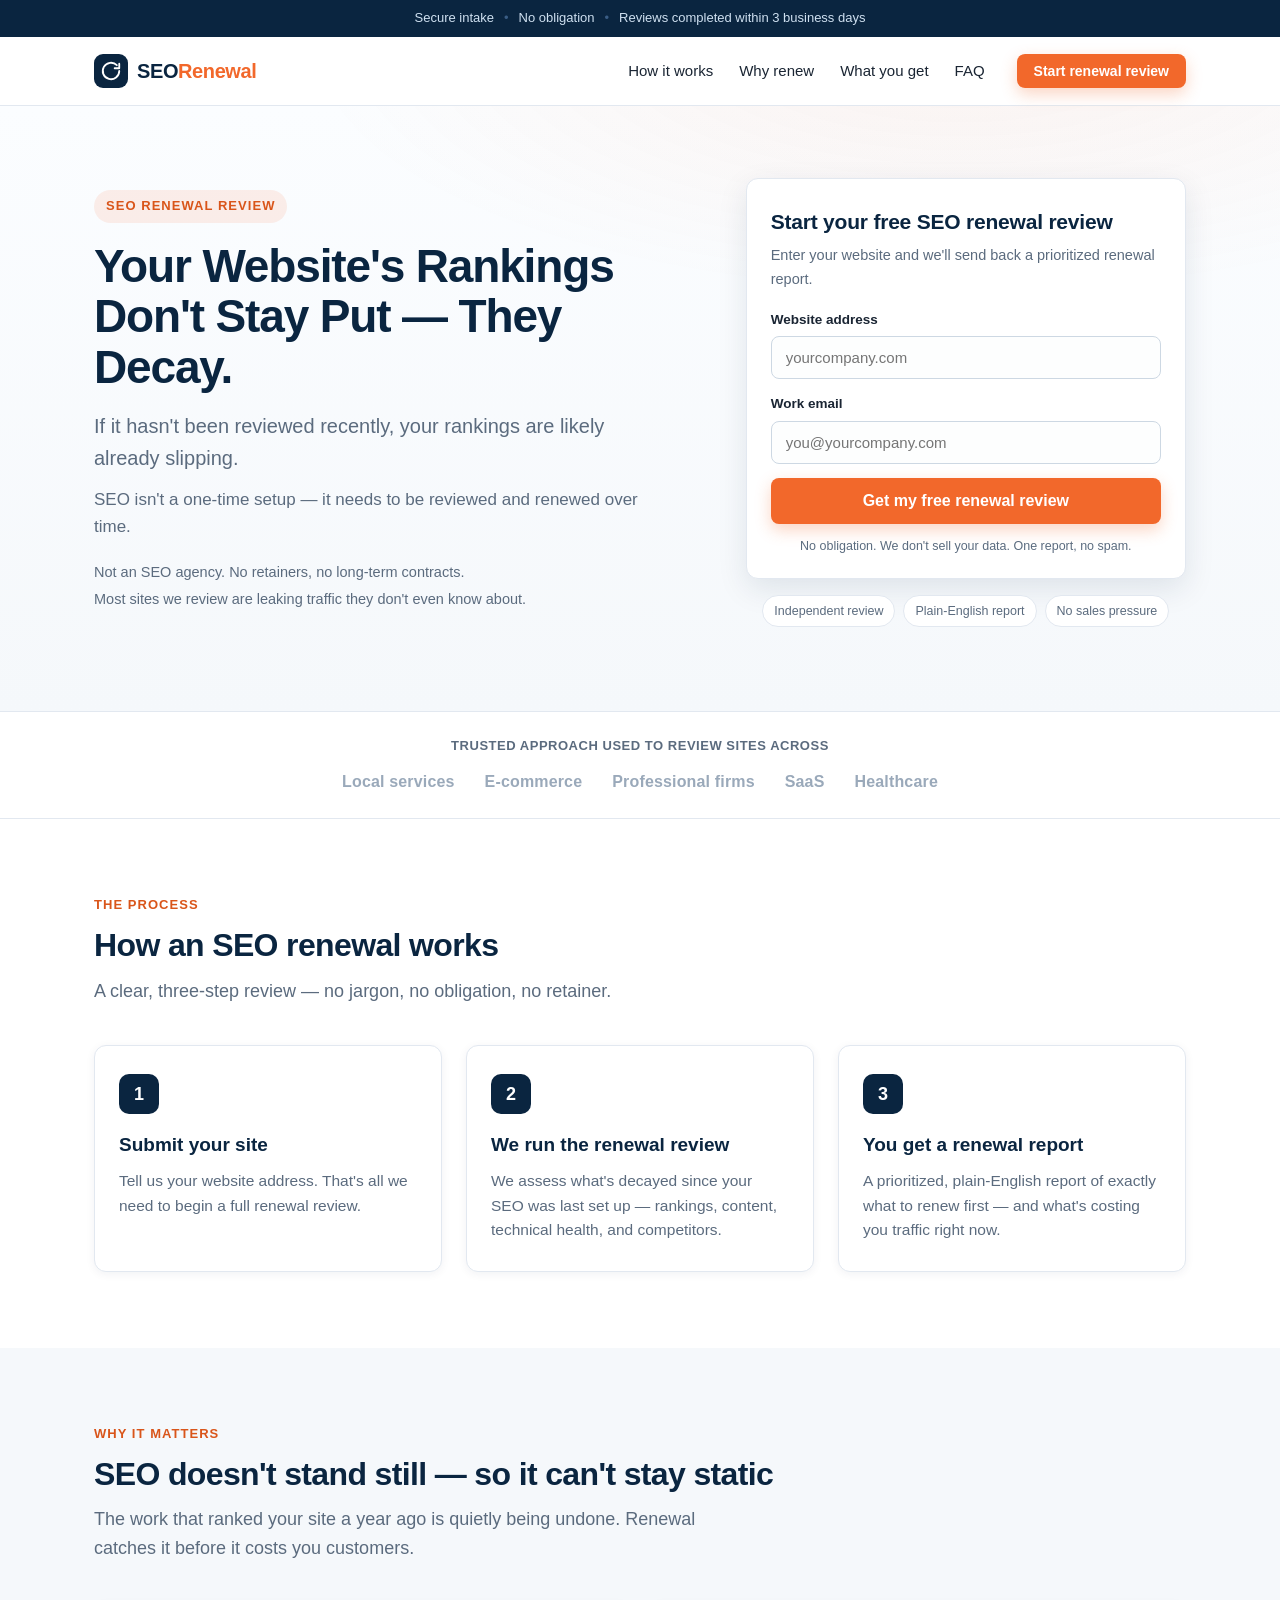
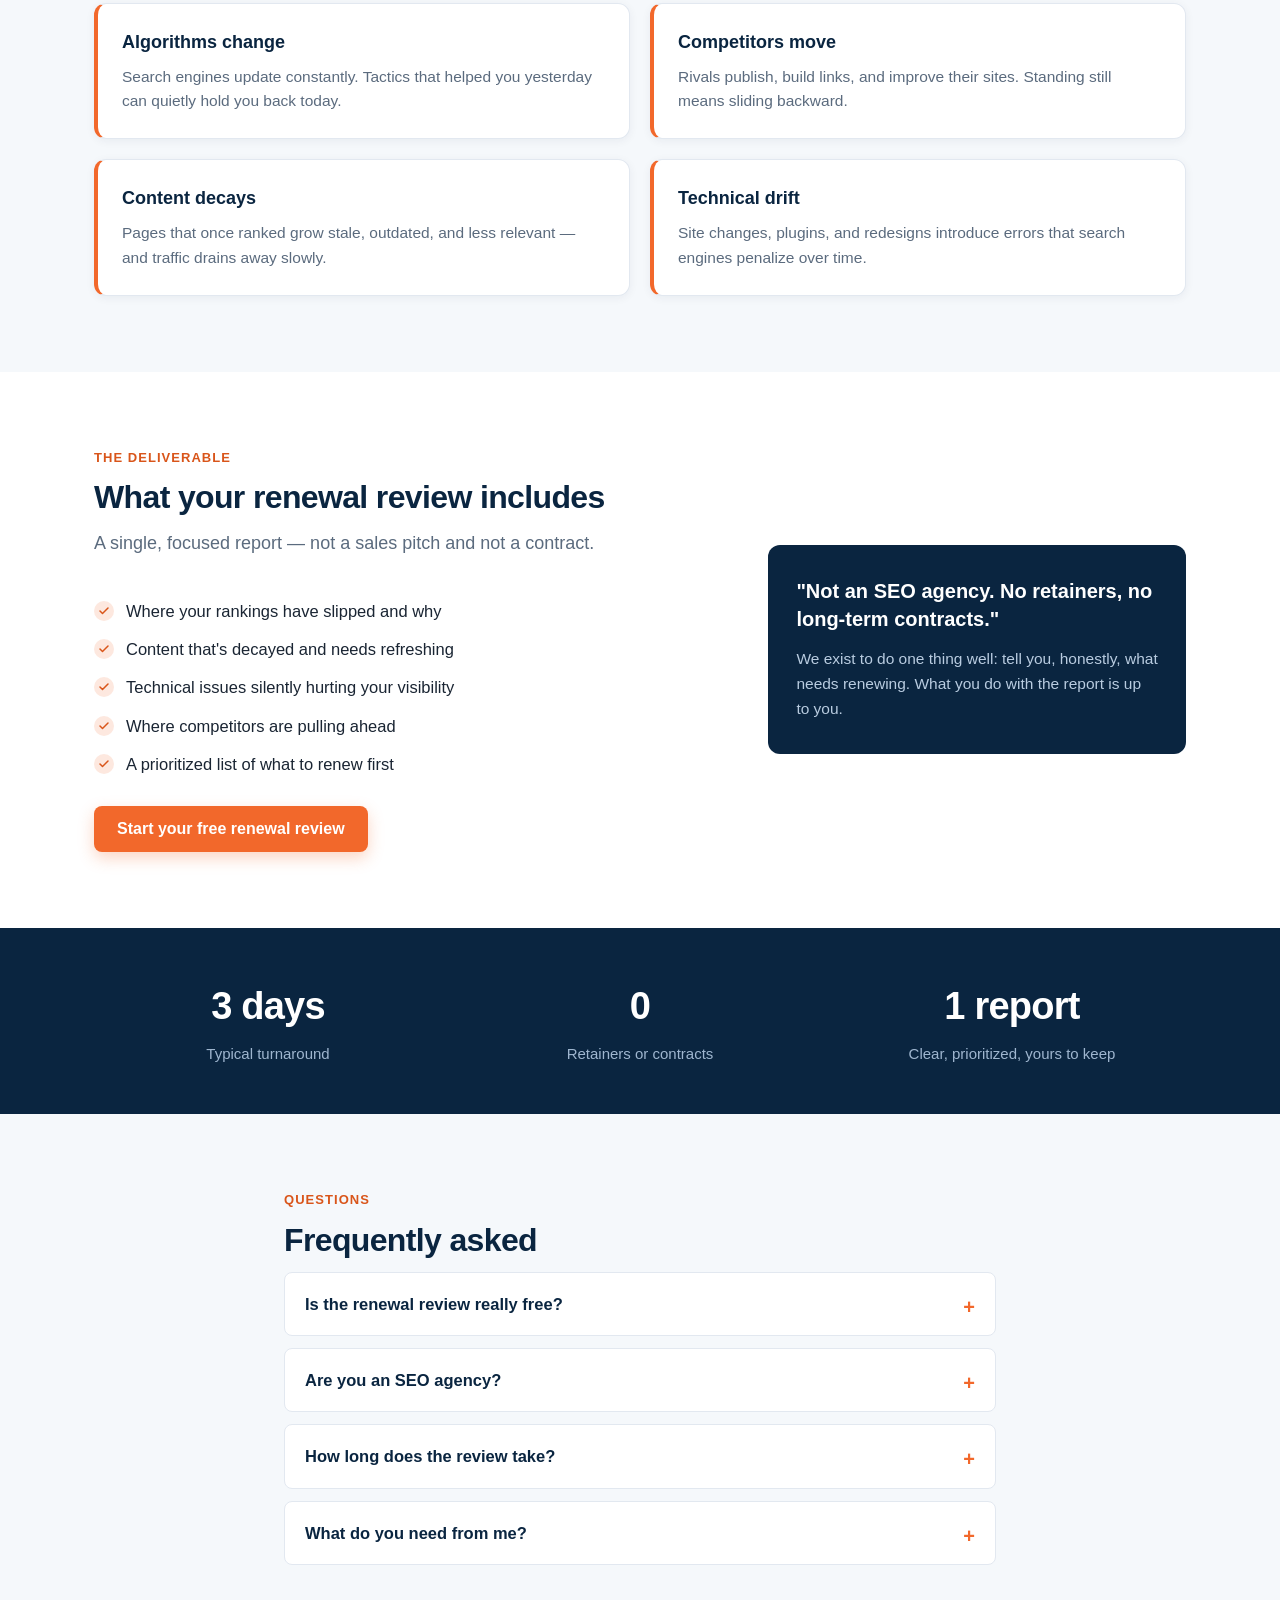
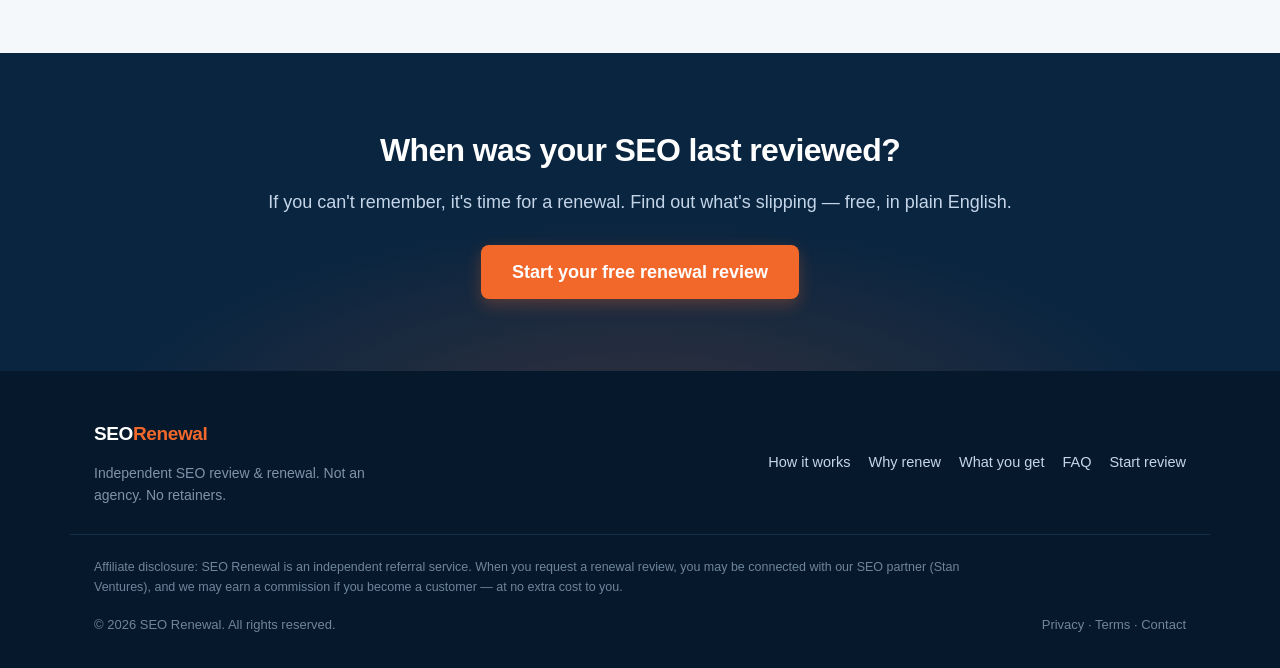
==== index.html @ 2bb99aee "Add files via upload" ====
<!DOCTYPE html>
<html lang="en">
<head>
  <meta charset="UTF-8" />
  <meta name="viewport" content="width=device-width, initial-scale=1.0" />
  <title>SEO Renewal — Official SEO Review &amp; Renewal Service</title>
  <meta name="description" content="SEO isn't a one-time setup. Get a free, no-obligation SEO renewal review and find out where your website is quietly losing rankings." />
  <link rel="preconnect" href="https://fonts.googleapis.com" />
  <link rel="stylesheet" href="styles.css" />
</head>
<body>

  <!-- Official utility bar -->
  <div class="utility-bar">
    <div class="container utility-bar__inner">
      <span class="utility-bar__item">Secure intake</span>
      <span class="utility-bar__dot">•</span>
      <span class="utility-bar__item">No obligation</span>
      <span class="utility-bar__dot">•</span>
      <span class="utility-bar__item">Reviews completed within 3 business days</span>
    </div>
  </div>

  <!-- Header / Nav -->
  <header class="site-header">
    <div class="container site-header__inner">
      <a href="https://my.stanventures.com/r/4JH00?p=/managed-seo-services&utm_source=seo-renewal&utm_campaign=affiliate" rel="sponsored" class="brand" aria-label="SEO Renewal home">
        <span class="brand__mark" aria-hidden="true">
          <svg viewBox="0 0 24 24" width="22" height="22" fill="none" xmlns="http://www.w3.org/2000/svg">
            <path d="M21 12a9 9 0 1 1-2.64-6.36" stroke="currentColor" stroke-width="2" stroke-linecap="round"/>
            <path d="M21 4v5h-5" stroke="currentColor" stroke-width="2" stroke-linecap="round" stroke-linejoin="round"/>
          </svg>
        </span>
        <span class="brand__text">SEO<span class="brand__accent">Renewal</span></span>
      </a>
      <nav class="nav" aria-label="Primary">
        <a href="https://my.stanventures.com/r/4JH00?p=/managed-seo-services&utm_source=seo-renewal&utm_campaign=affiliate" rel="sponsored">How it works</a>
        <a href="https://my.stanventures.com/r/4JH00?p=/managed-seo-services&utm_source=seo-renewal&utm_campaign=affiliate" rel="sponsored">Why renew</a>
        <a href="https://my.stanventures.com/r/4JH00?p=/managed-seo-services&utm_source=seo-renewal&utm_campaign=affiliate" rel="sponsored">What you get</a>
        <a href="https://my.stanventures.com/r/4JH00?p=/managed-seo-services&utm_source=seo-renewal&utm_campaign=affiliate" rel="sponsored">FAQ</a>
      </nav>
      <a href="https://my.stanventures.com/r/4JH00?p=/managed-seo-services&utm_source=seo-renewal&utm_campaign=affiliate" rel="sponsored" class="btn btn--sm btn--primary nav__cta">Start renewal review</a>
    </div>
  </header>

  <!-- Hero -->
  <section class="hero">
    <div class="container hero__inner">
      <div class="hero__copy">
        <p class="hero__eyebrow">SEO Renewal Review</p>

        <!-- MAIN HEADLINE (do not change text/size per SOW) -->
        <h1 class="hero__headline">Your Website's Rankings Don't Stay Put&nbsp;— They Decay.</h1>

        <!-- SUBHEADLINE (exact SOW text — do not change) -->
        <p class="hero__subheadline">If it hasn't been reviewed recently, your rankings are likely already slipping.</p>

        <!-- CONCEPT BRIDGE LINE (exact SOW text, inserted below subheadline, above trust lines) -->
        <p class="hero__bridge">SEO isn't a one-time setup — it needs to be reviewed and renewed over time.</p>

        <!-- TRUST INDICATORS (below bridge line) -->
        <p class="hero__trust">Not an SEO agency. No retainers, no long-term contracts.</p>
        <p class="hero__trust">Most sites we review are leaking traffic they don't even know about.</p>
      </div>

      <!-- Intake form (do not move per SOW) -->
      <div class="hero__form" id="renewal-review">
        <form class="review-card" id="renewalForm" novalidate>
          <div class="review-card__header">
            <h2 class="review-card__title">Start your free SEO renewal review</h2>
            <p class="review-card__sub">Enter your website and we'll send back a prioritized renewal report.</p>
          </div>

          <label class="field">
            <span class="field__label">Website address</span>
            <input type="url" name="website" inputmode="url" placeholder="yourcompany.com" required />
          </label>

          <label class="field">
            <span class="field__label">Work email</span>
            <input type="email" name="email" placeholder="you@yourcompany.com" required />
          </label>

          <button type="submit" class="btn btn--primary btn--block">Get my free renewal review</button>

          <p class="review-card__fineprint">No obligation. We don't sell your data. One report, no spam.</p>

          <div class="review-card__success" id="formSuccess" hidden>
            <strong>Got it — taking you to your free renewal review…</strong>
            If you're not redirected, <a id="formFallback" href="https://my.stanventures.com/r/4JH00?p=/managed-seo-services&utm_source=seo-renewal&utm_campaign=affiliate" rel="sponsored noopener">click here to continue</a>.
          </div>
        </form>

        <ul class="trust-badges" aria-label="Assurances">
          <li>Independent review</li>
          <li>Plain-English report</li>
          <li>No sales pressure</li>
        </ul>
      </div>
    </div>
  </section>

  <!-- Logo / credibility strip -->
  <section class="credstrip">
    <div class="container credstrip__inner">
      <p class="credstrip__label">Trusted approach used to review sites across</p>
      <ul class="credstrip__list">
        <li>Local services</li>
        <li>E-commerce</li>
        <li>Professional firms</li>
        <li>SaaS</li>
        <li>Healthcare</li>
      </ul>
    </div>
  </section>

  <!-- How it works -->
  <section class="section" id="how-it-works">
    <div class="container">
      <p class="section__eyebrow">The process</p>
      <h2 class="section__title">How an SEO renewal works</h2>
      <p class="section__lead">A clear, three-step review — no jargon, no obligation, no retainer.</p>

      <div class="steps">
        <div class="step">
          <div class="step__num">1</div>
          <h3 class="step__title">Submit your site</h3>
          <p class="step__text">Tell us your website address. That's all we need to begin a full renewal review.</p>
        </div>
        <div class="step">
          <div class="step__num">2</div>
          <h3 class="step__title">We run the renewal review</h3>
          <p class="step__text">We assess what's decayed since your SEO was last set up — rankings, content, technical health, and competitors.</p>
        </div>
        <div class="step">
          <div class="step__num">3</div>
          <h3 class="step__title">You get a renewal report</h3>
          <p class="step__text">A prioritized, plain-English report of exactly what to renew first — and what's costing you traffic right now.</p>
        </div>
      </div>
    </div>
  </section>

  <!-- Why renew -->
  <section class="section section--alt" id="why-renew">
    <div class="container">
      <p class="section__eyebrow">Why it matters</p>
      <h2 class="section__title">SEO doesn't stand still — so it can't stay static</h2>
      <p class="section__lead">The work that ranked your site a year ago is quietly being undone. Renewal catches it before it costs you customers.</p>

      <div class="cards">
        <div class="card">
          <h3 class="card__title">Algorithms change</h3>
          <p class="card__text">Search engines update constantly. Tactics that helped you yesterday can quietly hold you back today.</p>
        </div>
        <div class="card">
          <h3 class="card__title">Competitors move</h3>
          <p class="card__text">Rivals publish, build links, and improve their sites. Standing still means sliding backward.</p>
        </div>
        <div class="card">
          <h3 class="card__title">Content decays</h3>
          <p class="card__text">Pages that once ranked grow stale, outdated, and less relevant — and traffic drains away slowly.</p>
        </div>
        <div class="card">
          <h3 class="card__title">Technical drift</h3>
          <p class="card__text">Site changes, plugins, and redesigns introduce errors that search engines penalize over time.</p>
        </div>
      </div>
    </div>
  </section>

  <!-- What you get -->
  <section class="section" id="what-you-get">
    <div class="container whatyouget">
      <div class="whatyouget__copy">
        <p class="section__eyebrow">The deliverable</p>
        <h2 class="section__title">What your renewal review includes</h2>
        <p class="section__lead">A single, focused report — not a sales pitch and not a contract.</p>
        <ul class="checklist">
          <li>Where your rankings have slipped and why</li>
          <li>Content that's decayed and needs refreshing</li>
          <li>Technical issues silently hurting your visibility</li>
          <li>Where competitors are pulling ahead</li>
          <li>A prioritized list of what to renew first</li>
        </ul>
        <a href="https://my.stanventures.com/r/4JH00?p=/managed-seo-services&utm_source=seo-renewal&utm_campaign=affiliate" rel="sponsored" class="btn btn--primary">Start your free renewal review</a>
      </div>
      <aside class="whatyouget__panel" aria-label="Positioning">
        <p class="panel__quote">"Not an SEO agency. No retainers, no long-term contracts."</p>
        <p class="panel__text">We exist to do one thing well: tell you, honestly, what needs renewing. What you do with the report is up to you.</p>
      </aside>
    </div>
  </section>

  <!-- Stats band -->
  <section class="statband">
    <div class="container statband__inner">
      <div class="stat">
        <span class="stat__num">3 days</span>
        <span class="stat__label">Typical turnaround</span>
      </div>
      <div class="stat">
        <span class="stat__num">0</span>
        <span class="stat__label">Retainers or contracts</span>
      </div>
      <div class="stat">
        <span class="stat__num">1 report</span>
        <span class="stat__label">Clear, prioritized, yours to keep</span>
      </div>
    </div>
  </section>

  <!-- FAQ -->
  <section class="section section--alt" id="faq">
    <div class="container container--narrow">
      <p class="section__eyebrow">Questions</p>
      <h2 class="section__title">Frequently asked</h2>

      <details class="faq">
        <summary>Is the renewal review really free?</summary>
        <p>Yes. The review and the report are free and come with no obligation. There's no retainer and no contract.</p>
      </details>
      <details class="faq">
        <summary>Are you an SEO agency?</summary>
        <p>No. We're a review service. We tell you what needs renewing and hand you the report — no ongoing commitment required.</p>
      </details>
      <details class="faq">
        <summary>How long does the review take?</summary>
        <p>Most renewal reviews are completed and returned within three business days of submitting your site.</p>
      </details>
      <details class="faq">
        <summary>What do you need from me?</summary>
        <p>Just your website address and an email to send the report to. That's it.</p>
      </details>
    </div>
  </section>

  <!-- Final CTA -->
  <section class="finalcta">
    <div class="container finalcta__inner">
      <h2 class="finalcta__title">When was your SEO last reviewed?</h2>
      <p class="finalcta__text">If you can't remember, it's time for a renewal. Find out what's slipping — free, in plain English.</p>
      <a href="https://my.stanventures.com/r/4JH00?p=/managed-seo-services&utm_source=seo-renewal&utm_campaign=affiliate" rel="sponsored" class="btn btn--primary btn--lg">Start your free renewal review</a>
    </div>
  </section>

  <!-- Footer -->
  <footer class="site-footer">
    <div class="container site-footer__inner">
      <div class="site-footer__brand">
        <span class="brand brand--footer">
          <span class="brand__text">SEO<span class="brand__accent">Renewal</span></span>
        </span>
        <p class="site-footer__tagline">Independent SEO review &amp; renewal. Not an agency. No retainers.</p>
      </div>
      <nav class="site-footer__links" aria-label="Footer">
        <a href="https://my.stanventures.com/r/4JH00?p=/managed-seo-services&utm_source=seo-renewal&utm_campaign=affiliate" rel="sponsored">How it works</a>
        <a href="https://my.stanventures.com/r/4JH00?p=/managed-seo-services&utm_source=seo-renewal&utm_campaign=affiliate" rel="sponsored">Why renew</a>
        <a href="https://my.stanventures.com/r/4JH00?p=/managed-seo-services&utm_source=seo-renewal&utm_campaign=affiliate" rel="sponsored">What you get</a>
        <a href="https://my.stanventures.com/r/4JH00?p=/managed-seo-services&utm_source=seo-renewal&utm_campaign=affiliate" rel="sponsored">FAQ</a>
        <a href="https://my.stanventures.com/r/4JH00?p=/managed-seo-services&utm_source=seo-renewal&utm_campaign=affiliate" rel="sponsored">Start review</a>
      </nav>
    </div>
    <div class="container site-footer__disclosure">
      <p>Affiliate disclosure: SEO Renewal is an independent referral service. When you request a renewal review, you may be connected with our SEO partner (Stan Ventures), and we may earn a commission if you become a customer — at no extra cost to you.</p>
    </div>
    <div class="container site-footer__legal">
      <span>&copy; <span id="year"></span> SEO Renewal. All rights reserved.</span>
      <span class="site-footer__legal-links">
        <a href="https://my.stanventures.com/r/4JH00?p=/managed-seo-services&utm_source=seo-renewal&utm_campaign=affiliate" rel="sponsored">Privacy</a> · <a href="https://my.stanventures.com/r/4JH00?p=/managed-seo-services&utm_source=seo-renewal&utm_campaign=affiliate" rel="sponsored">Terms</a> · <a href="https://my.stanventures.com/r/4JH00?p=/managed-seo-services&utm_source=seo-renewal&utm_campaign=affiliate" rel="sponsored">Contact</a>
      </span>
    </div>
  </footer>

  <script src="script.js"></script>
</body>
</html>
---- styles.css ----
/* ===========================================================
   SEO Renewal — corporate / institutional landing styles
   Palette: deep navy, white, slate, single trustworthy accent
   =========================================================== */

:root {
  --navy: #0a2540;
  --navy-700: #0b3a6f;
  --navy-600: #134a86;
  --accent: #f2682b;          /* Stan Ventures orange (match for smooth hand-off) */
  --accent-700: #d9551a;
  --ink: #1a2533;
  --muted: #5b6b7e;           /* secondary / subheadline text */
  --line: #e2e8f0;
  --bg: #ffffff;
  --bg-alt: #f5f8fb;
  --bg-band: #0a2540;
  --radius: 12px;
  --radius-sm: 8px;
  --shadow: 0 10px 30px rgba(10, 37, 64, 0.10);
  --shadow-sm: 0 2px 10px rgba(10, 37, 64, 0.06);
  --maxw: 1140px;
  --font: -apple-system, BlinkMacSystemFont, "Segoe UI", Roboto, Helvetica, Arial, sans-serif;
}

* { box-sizing: border-box; }

html { scroll-behavior: smooth; }

body {
  margin: 0;
  font-family: var(--font);
  color: var(--ink);
  background: var(--bg);
  line-height: 1.6;
  -webkit-font-smoothing: antialiased;
  text-rendering: optimizeLegibility;
}

.container {
  width: 100%;
  max-width: var(--maxw);
  margin: 0 auto;
  padding: 0 24px;
}
.container--narrow { max-width: 760px; }

a { color: var(--navy-600); text-decoration: none; }
a:hover { color: var(--navy-700); }

/* ---------- Buttons ---------- */
.btn {
  display: inline-flex;
  align-items: center;
  justify-content: center;
  gap: 8px;
  font-weight: 600;
  font-size: 16px;
  line-height: 1;
  padding: 14px 22px;
  border-radius: var(--radius-sm);
  border: 1px solid transparent;
  cursor: pointer;
  transition: background .15s ease, transform .05s ease, box-shadow .15s ease;
}
.btn--primary {
  background: var(--accent);
  color: #fff;
  box-shadow: 0 6px 16px rgba(242, 104, 43, 0.28);
}
.btn--primary:hover { background: var(--accent-700); color: #fff; }
.btn--primary:active { transform: translateY(1px); }
.btn--block { width: 100%; }
.btn--sm { padding: 9px 16px; font-size: 14px; }
.btn--lg { padding: 17px 30px; font-size: 18px; }

/* ---------- Utility bar ---------- */
.utility-bar {
  background: var(--navy);
  color: #cfe0f0;
  font-size: 13px;
}
.utility-bar__inner {
  display: flex;
  align-items: center;
  justify-content: center;
  gap: 10px;
  padding: 8px 24px;
  flex-wrap: wrap;
}
.utility-bar__dot { color: #3a5d85; }

/* ---------- Header ---------- */
.site-header {
  position: sticky;
  top: 0;
  z-index: 50;
  background: rgba(255, 255, 255, 0.92);
  backdrop-filter: saturate(180%) blur(8px);
  border-bottom: 1px solid var(--line);
}
.site-header__inner {
  display: flex;
  align-items: center;
  gap: 24px;
  height: 68px;
}
.brand {
  display: inline-flex;
  align-items: center;
  gap: 9px;
  font-weight: 800;
  font-size: 20px;
  letter-spacing: -0.02em;
  color: var(--navy);
}
.brand:hover { color: var(--navy); }
.brand__mark {
  display: inline-flex;
  align-items: center;
  justify-content: center;
  width: 34px;
  height: 34px;
  border-radius: 9px;
  background: var(--navy);
  color: #fff;
}
.brand__accent { color: var(--accent); }
.nav {
  display: flex;
  gap: 26px;
  margin-left: auto;
  font-size: 15px;
  font-weight: 500;
}
.nav a { color: var(--ink); }
.nav a:hover { color: var(--navy-700); }
.nav__cta { margin-left: 8px; }

/* ---------- Hero ---------- */
.hero {
  background:
    radial-gradient(1100px 420px at 75% -10%, rgba(242,104,43,0.07), transparent 60%),
    linear-gradient(180deg, #fbfdff 0%, #f5f8fb 100%);
  border-bottom: 1px solid var(--line);
}
.hero__inner {
  display: grid;
  grid-template-columns: 1.15fr 0.85fr;
  gap: 56px;
  align-items: center;
  padding: 72px 24px 84px;
}
.hero__eyebrow {
  display: inline-block;
  margin: 0 0 18px;
  font-size: 13px;
  font-weight: 700;
  letter-spacing: 0.08em;
  text-transform: uppercase;
  color: var(--accent-700);
  background: rgba(242,104,43,0.10);
  padding: 6px 12px;
  border-radius: 999px;
}
.hero__headline {
  margin: 0 0 18px;
  font-size: 46px;
  line-height: 1.1;
  letter-spacing: -0.025em;
  font-weight: 800;
  color: var(--navy);
}
.hero__subheadline {
  margin: 0 0 12px;
  font-size: 20px;
  color: var(--muted);
  max-width: 560px;
}
/* Concept bridge line: slightly smaller than subheadline, same muted color,
   normal weight, centered-with-block, same container width as subheadline */
.hero__bridge {
  margin: 0 0 20px;
  font-size: 17px;
  font-weight: 400;
  color: var(--muted);
  max-width: 560px;
}
.hero__trust {
  margin: 4px 0;
  font-size: 14.5px;
  color: var(--muted);
  max-width: 560px;
}
.hero__trust:first-of-type { margin-top: 14px; }

/* Intake form card */
.hero__form { width: 100%; }
.review-card {
  background: #fff;
  border: 1px solid var(--line);
  border-radius: var(--radius);
  box-shadow: var(--shadow);
  padding: 26px 24px 22px;
}
.review-card__header { margin-bottom: 18px; }
.review-card__title {
  margin: 0 0 6px;
  font-size: 21px;
  font-weight: 700;
  color: var(--navy);
  letter-spacing: -0.01em;
}
.review-card__sub { margin: 0; font-size: 14.5px; color: var(--muted); }
.field { display: block; margin-bottom: 14px; }
.field__label {
  display: block;
  font-size: 13.5px;
  font-weight: 600;
  color: var(--ink);
  margin-bottom: 6px;
}
.field input {
  width: 100%;
  padding: 12px 14px;
  font-size: 15px;
  font-family: inherit;
  color: var(--ink);
  border: 1px solid #cdd8e3;
  border-radius: var(--radius-sm);
  background: #fdfefe;
  transition: border-color .15s ease, box-shadow .15s ease;
}
.field input:focus {
  outline: none;
  border-color: var(--accent);
  box-shadow: 0 0 0 3px rgba(242,104,43,0.15);
}
.review-card__fineprint {
  margin: 12px 0 0;
  font-size: 12.5px;
  color: var(--muted);
  text-align: center;
}
.review-card__success {
  margin-top: 14px;
  padding: 12px 14px;
  border-radius: var(--radius-sm);
  background: rgba(242,104,43,0.10);
  border: 1px solid rgba(242,104,43,0.30);
  color: var(--accent-700);
  font-size: 14px;
}
.trust-badges {
  list-style: none;
  display: flex;
  gap: 8px;
  justify-content: center;
  flex-wrap: wrap;
  margin: 16px 0 0;
  padding: 0;
}
.trust-badges li {
  font-size: 12.5px;
  color: var(--muted);
  background: #fff;
  border: 1px solid var(--line);
  border-radius: 999px;
  padding: 5px 11px;
}

/* ---------- Credibility strip ---------- */
.credstrip { background: #fff; border-bottom: 1px solid var(--line); }
.credstrip__inner {
  padding: 24px;
  text-align: center;
}
.credstrip__label {
  margin: 0 0 12px;
  font-size: 13px;
  letter-spacing: 0.04em;
  text-transform: uppercase;
  color: var(--muted);
  font-weight: 600;
}
.credstrip__list {
  list-style: none;
  display: flex;
  flex-wrap: wrap;
  justify-content: center;
  gap: 12px 30px;
  margin: 0;
  padding: 0;
}
.credstrip__list li {
  font-size: 16px;
  font-weight: 700;
  color: #9aa9ba;
  letter-spacing: 0.01em;
}

/* ---------- Generic sections ---------- */
.section { padding: 76px 0; }
.section--alt { background: var(--bg-alt); }
.section__eyebrow {
  margin: 0 0 10px;
  font-size: 13px;
  font-weight: 700;
  letter-spacing: 0.08em;
  text-transform: uppercase;
  color: var(--accent-700);
}
.section__title {
  margin: 0 0 12px;
  font-size: 32px;
  line-height: 1.2;
  letter-spacing: -0.02em;
  color: var(--navy);
  font-weight: 800;
}
.section__lead {
  margin: 0 0 40px;
  font-size: 18px;
  color: var(--muted);
  max-width: 640px;
}

/* Steps */
.steps {
  display: grid;
  grid-template-columns: repeat(3, 1fr);
  gap: 24px;
}
.step {
  background: #fff;
  border: 1px solid var(--line);
  border-radius: var(--radius);
  padding: 28px 24px;
  box-shadow: var(--shadow-sm);
}
.step__num {
  display: inline-flex;
  align-items: center;
  justify-content: center;
  width: 40px;
  height: 40px;
  border-radius: 10px;
  background: var(--navy);
  color: #fff;
  font-weight: 800;
  font-size: 18px;
  margin-bottom: 16px;
}
.step__title { margin: 0 0 8px; font-size: 19px; color: var(--navy); font-weight: 700; }
.step__text { margin: 0; color: var(--muted); font-size: 15.5px; }

/* Cards */
.cards {
  display: grid;
  grid-template-columns: repeat(2, 1fr);
  gap: 20px;
}
.card {
  background: #fff;
  border: 1px solid var(--line);
  border-left: 4px solid var(--accent);
  border-radius: var(--radius);
  padding: 24px;
  box-shadow: var(--shadow-sm);
}
.card__title { margin: 0 0 8px; font-size: 18px; color: var(--navy); font-weight: 700; }
.card__text { margin: 0; color: var(--muted); font-size: 15.5px; }

/* What you get */
.whatyouget {
  display: grid;
  grid-template-columns: 1.2fr 0.8fr;
  gap: 48px;
  align-items: center;
}
.checklist { list-style: none; margin: 0 0 28px; padding: 0; }
.checklist li {
  position: relative;
  padding-left: 32px;
  margin-bottom: 12px;
  font-size: 16.5px;
  color: var(--ink);
}
.checklist li::before {
  content: "";
  position: absolute;
  left: 0; top: 3px;
  width: 20px; height: 20px;
  border-radius: 50%;
  background: rgba(242,104,43,0.15);
  background-image: url("data:image/svg+xml,%3Csvg xmlns='http://www.w3.org/2000/svg' width='12' height='12' viewBox='0 0 24 24' fill='none' stroke='%23d9551a' stroke-width='3' stroke-linecap='round' stroke-linejoin='round'%3E%3Cpolyline points='20 6 9 17 4 12'/%3E%3C/svg%3E");
  background-repeat: no-repeat;
  background-position: center;
}
.whatyouget__panel {
  background: var(--navy);
  color: #dbe7f3;
  border-radius: var(--radius);
  padding: 32px 28px;
}
.panel__quote {
  margin: 0 0 14px;
  font-size: 20px;
  font-weight: 700;
  color: #fff;
  line-height: 1.4;
}
.panel__text { margin: 0; font-size: 15.5px; color: #b9cce0; }

/* Stat band */
.statband { background: var(--bg-band); }
.statband__inner {
  display: grid;
  grid-template-columns: repeat(3, 1fr);
  gap: 24px;
  padding: 48px 24px;
  text-align: center;
}
.stat__num {
  display: block;
  font-size: 38px;
  font-weight: 800;
  color: #fff;
  letter-spacing: -0.02em;
}
.stat__label { display: block; margin-top: 6px; color: #9fb6cf; font-size: 15px; }

/* FAQ */
.faq {
  background: #fff;
  border: 1px solid var(--line);
  border-radius: var(--radius-sm);
  padding: 4px 20px;
  margin-bottom: 12px;
}
.faq summary {
  cursor: pointer;
  font-weight: 700;
  color: var(--navy);
  font-size: 16.5px;
  padding: 14px 0;
  list-style: none;
}
.faq summary::-webkit-details-marker { display: none; }
.faq summary::after {
  content: "+";
  float: right;
  color: var(--accent);
  font-weight: 700;
  font-size: 20px;
}
.faq[open] summary::after { content: "–"; }
.faq p { margin: 0 0 16px; color: var(--muted); font-size: 15.5px; }

/* Final CTA */
.finalcta {
  background:
    radial-gradient(900px 360px at 50% 120%, rgba(242,104,43,0.18), transparent 60%),
    var(--navy);
}
.finalcta__inner { text-align: center; padding: 72px 24px; }
.finalcta__title { margin: 0 0 12px; font-size: 32px; color: #fff; font-weight: 800; letter-spacing: -0.02em; }
.finalcta__text { margin: 0 0 28px; color: #c4d5e8; font-size: 18px; }

/* Footer */
.site-footer { background: #06192c; color: #9fb6cf; }
.site-footer__inner {
  display: flex;
  justify-content: space-between;
  gap: 32px;
  flex-wrap: wrap;
  padding: 48px 24px 28px;
}
.brand--footer { color: #fff; font-size: 19px; }
.brand--footer .brand__text { color: #fff; }
.site-footer__tagline { margin: 12px 0 0; font-size: 14px; color: #7e93a9; max-width: 320px; }
.site-footer__links { display: flex; flex-wrap: wrap; gap: 18px; align-items: center; }
.site-footer__links a { color: #c4d5e8; font-size: 14.5px; }
.site-footer__links a:hover { color: #fff; }
.site-footer__disclosure {
  padding: 22px 24px 0;
  border-top: 1px solid #143049;
}
.site-footer__disclosure p {
  margin: 0;
  max-width: 880px;
  font-size: 12.5px;
  line-height: 1.6;
  color: #6f859b;
}
.site-footer__legal {
  display: flex;
  justify-content: space-between;
  flex-wrap: wrap;
  gap: 12px;
  padding: 18px 24px 32px;
  font-size: 13px;
  color: #6f859b;
}
.site-footer__legal-links a { color: #6f859b; }
.site-footer__legal-links a:hover { color: #c4d5e8; }

/* ===========================================================
   Responsive
   =========================================================== */
@media (max-width: 920px) {
  .hero__inner { grid-template-columns: 1fr; gap: 40px; padding: 52px 24px 60px; }
  .hero__headline { font-size: 38px; }
  .hero__subheadline,
  .hero__bridge,
  .hero__trust { max-width: 620px; }
  .whatyouget { grid-template-columns: 1fr; gap: 32px; }
  .nav { display: none; }
}

@media (max-width: 760px) {
  .steps { grid-template-columns: 1fr; }
  .cards { grid-template-columns: 1fr; }
  .statband__inner { grid-template-columns: 1fr; gap: 32px; }
  .section { padding: 56px 0; }
  .section__title { font-size: 27px; }
  .hero__headline { font-size: 32px; }
  .hero__subheadline { font-size: 18px; }
  .hero__bridge { font-size: 16px; }
  .nav__cta { display: none; }
  .utility-bar__inner { font-size: 12px; }
}

@media (max-width: 420px) {
  .container { padding: 0 18px; }
  .hero__headline { font-size: 28px; }
}
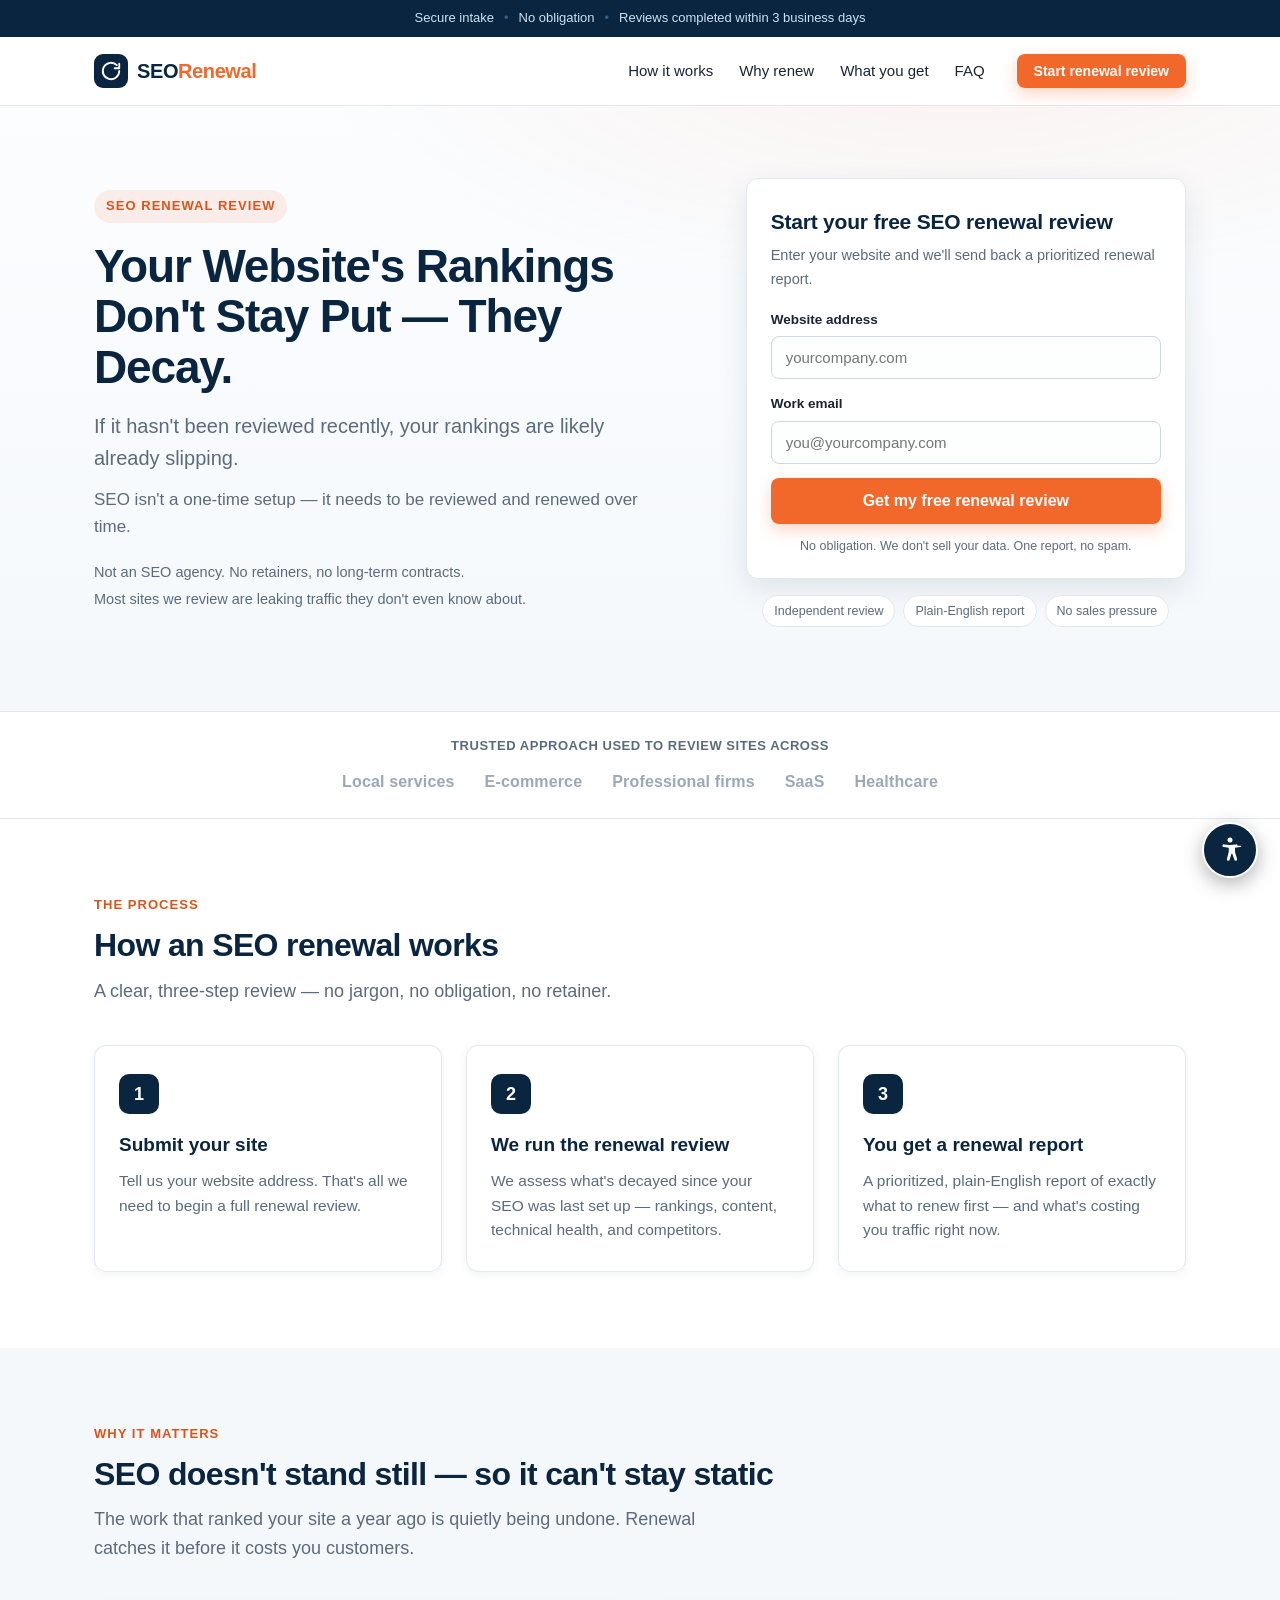
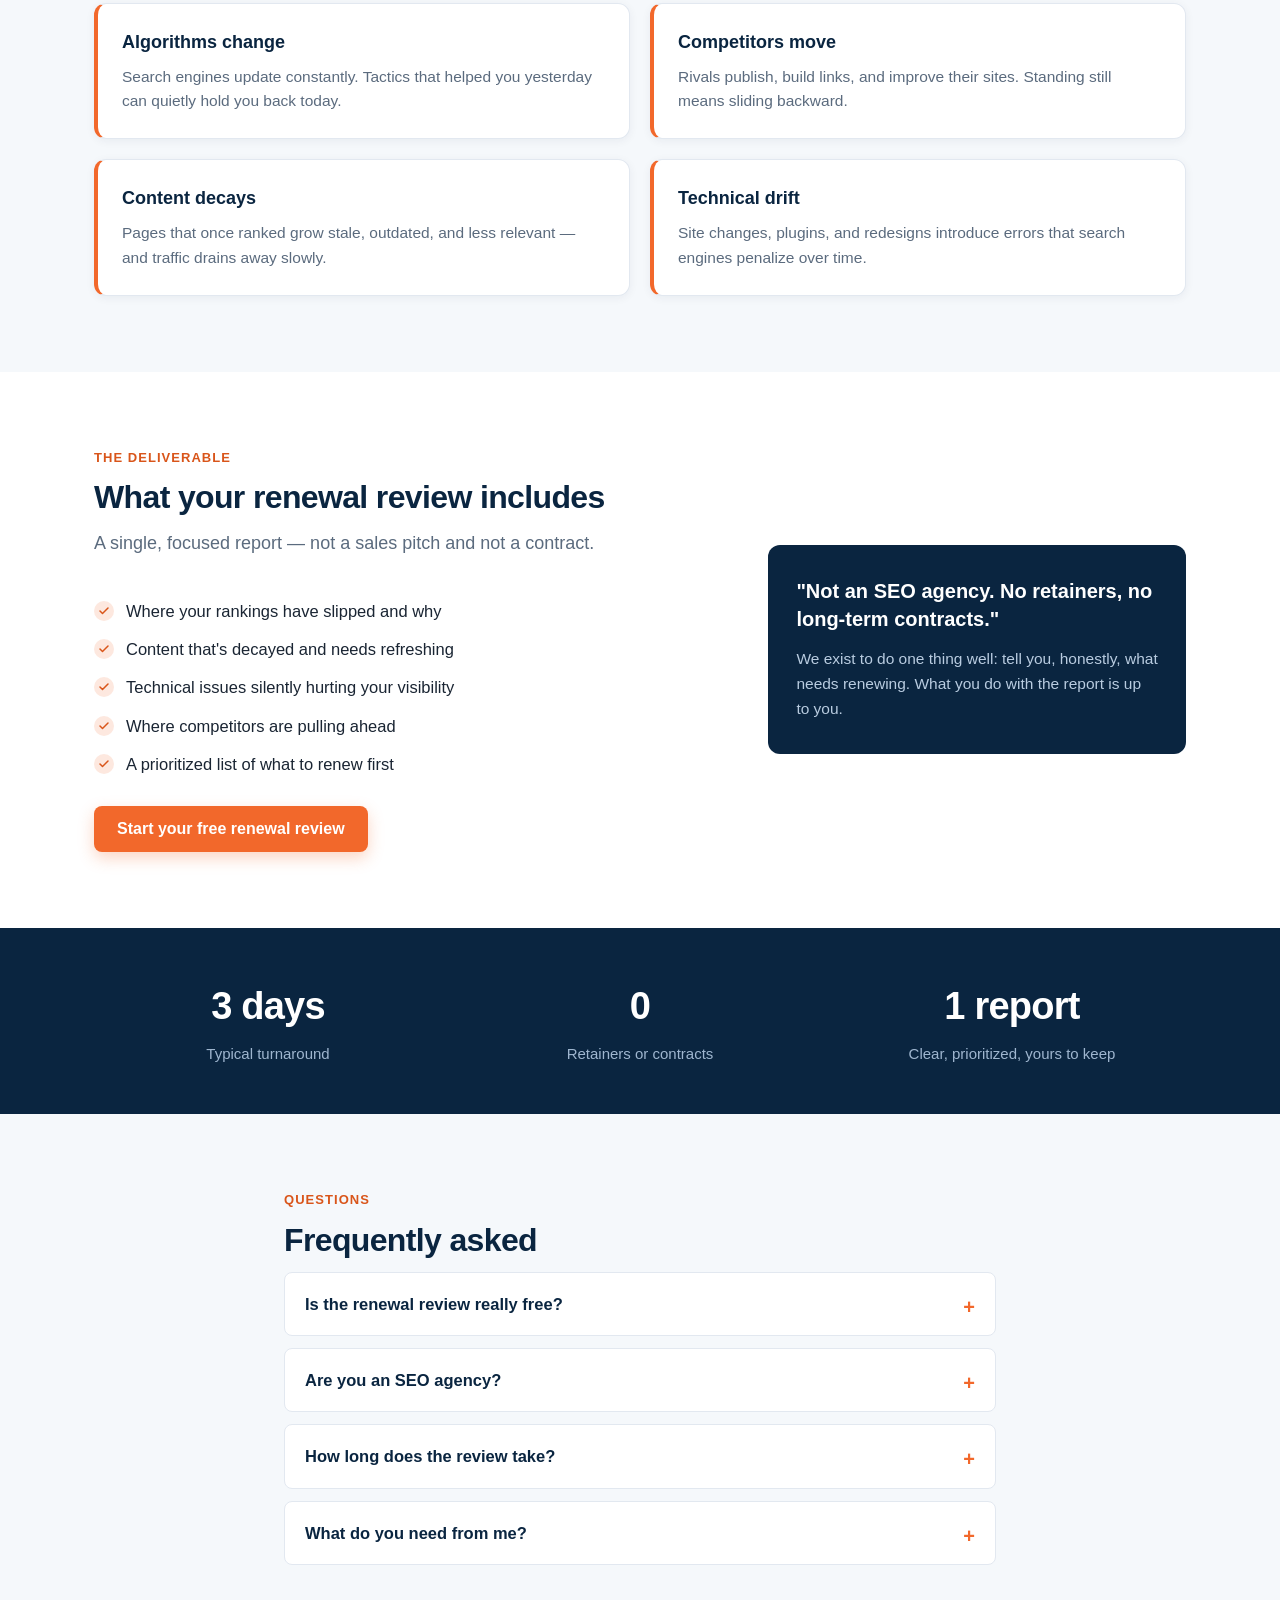
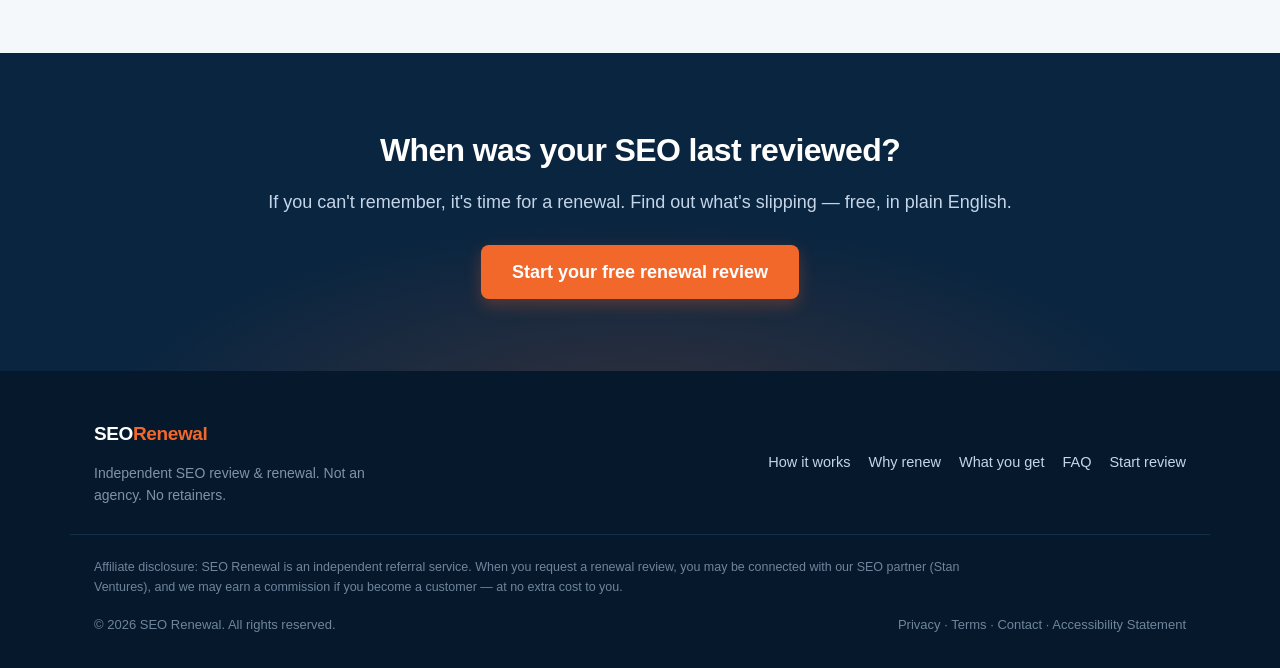
==== commit 46f2b247: "Add files via upload" ====
--- a/index.html
+++ b/index.html
@@ -7,6 +7,7 @@
   <meta name="description" content="SEO isn't a one-time setup. Get a free, no-obligation SEO renewal review and find out where your website is quietly losing rankings." />
   <link rel="preconnect" href="https://fonts.googleapis.com" />
   <link rel="stylesheet" href="styles.css" />
+  <link rel="stylesheet" href="a11y.css" />
 </head>
 <body>
 
@@ -33,7 +34,7 @@
         </span>
         <span class="brand__text">SEO<span class="brand__accent">Renewal</span></span>
       </a>
-      <nav class="nav" aria-label="Primary">
+      <nav class="nav" aria-label="Primary" id="primary-nav">
         <a href="https://my.stanventures.com/r/4JH00?p=/managed-seo-services&utm_source=seo-renewal&utm_campaign=affiliate" rel="sponsored">How it works</a>
         <a href="https://my.stanventures.com/r/4JH00?p=/managed-seo-services&utm_source=seo-renewal&utm_campaign=affiliate" rel="sponsored">Why renew</a>
         <a href="https://my.stanventures.com/r/4JH00?p=/managed-seo-services&utm_source=seo-renewal&utm_campaign=affiliate" rel="sponsored">What you get</a>
@@ -43,6 +44,8 @@
     </div>
   </header>
 
+  <main id="main">
+
   <!-- Hero -->
   <section class="hero">
     <div class="container hero__inner">
@@ -65,7 +68,25 @@
 
       <!-- Intake form (do not move per SOW) -->
       <div class="hero__form" id="renewal-review">
-        <form class="review-card" id="renewalForm" novalidate>
+        <!-- Zoho Web-to-Lead: posts to Zoho (creates a Lead) then redirects to the affiliate returnURL -->
+        <form class="review-card" id="renewalForm"
+              action="https://crm.zoho.com/crm/WebToLeadForm"
+              name="WebToLeads1134491000115841001"
+              method="POST" accept-charset="UTF-8">
+
+          <!-- Zoho required hidden fields — do not remove -->
+          <input type="hidden" name="xnQsjsdp" value="8ccbe35531396c51ab46150e703aa44365abe0ed0d21b9484df2bd5ba11d6d1e" />
+          <input type="hidden" name="zc_gad" id="zc_gad" value="" />
+          <input type="hidden" name="xmIwtLD" value="c759f69c6d620d22f45589b5fcee9e190592d0accb6e0a7204659278252469b02ef230424f8a33adc305b26284db1758" />
+          <input type="hidden" name="actionType" value="TGVhZHM=" />
+          <input type="hidden" name="returnURL" value="https://my.stanventures.com/r/4JH00?p=/managed-seo-services&amp;utm_source=seo-renewal&amp;utm_campaign=affiliate" />
+          <!-- anti-spam honeypot (leave empty/hidden) -->
+          <input type="text" name="aG9uZXlwb3Q" tabindex="-1" autocomplete="off" value="" aria-hidden="true" style="display:none !important;" />
+          <!-- mandatory Last Name, auto-filled from the submitted website by script.js -->
+          <input type="hidden" id="Last_Name" name="Last Name" value="" />
+          <!-- Lead Source: every submission is tagged SEORenewal.com -->
+          <input type="hidden" id="LEADCF_LeadSource" name="Lead Source" value="SEORenewal.com" />
+
           <div class="review-card__header">
             <h2 class="review-card__title">Start your free SEO renewal review</h2>
             <p class="review-card__sub">Enter your website and we'll send back a prioritized renewal report.</p>
@@ -73,22 +94,17 @@
 
           <label class="field">
             <span class="field__label">Website address</span>
-            <input type="url" name="website" inputmode="url" placeholder="yourcompany.com" required />
+            <input type="url" id="Website" name="Website" inputmode="url" placeholder="yourcompany.com" maxlength="255" required />
           </label>
 
           <label class="field">
             <span class="field__label">Work email</span>
-            <input type="email" name="email" placeholder="you@yourcompany.com" required />
+            <input type="email" ftype="email" id="Email" name="Email" placeholder="you@yourcompany.com" maxlength="100" required />
           </label>
 
           <button type="submit" class="btn btn--primary btn--block">Get my free renewal review</button>
 
           <p class="review-card__fineprint">No obligation. We don't sell your data. One report, no spam.</p>
-
-          <div class="review-card__success" id="formSuccess" hidden>
-            <strong>Got it — taking you to your free renewal review…</strong>
-            If you're not redirected, <a id="formFallback" href="https://my.stanventures.com/r/4JH00?p=/managed-seo-services&utm_source=seo-renewal&utm_campaign=affiliate" rel="sponsored noopener">click here to continue</a>.
-          </div>
         </form>
 
         <ul class="trust-badges" aria-label="Assurances">
@@ -244,8 +260,10 @@
     </div>
   </section>
 
+  </main>
+
   <!-- Footer -->
-  <footer class="site-footer">
+  <footer class="site-footer" id="site-footer">
     <div class="container site-footer__inner">
       <div class="site-footer__brand">
         <span class="brand brand--footer">
@@ -267,11 +285,12 @@
     <div class="container site-footer__legal">
       <span>&copy; <span id="year"></span> SEO Renewal. All rights reserved.</span>
       <span class="site-footer__legal-links">
-        <a href="https://my.stanventures.com/r/4JH00?p=/managed-seo-services&utm_source=seo-renewal&utm_campaign=affiliate" rel="sponsored">Privacy</a> · <a href="https://my.stanventures.com/r/4JH00?p=/managed-seo-services&utm_source=seo-renewal&utm_campaign=affiliate" rel="sponsored">Terms</a> · <a href="https://my.stanventures.com/r/4JH00?p=/managed-seo-services&utm_source=seo-renewal&utm_campaign=affiliate" rel="sponsored">Contact</a>
+        <a href="https://my.stanventures.com/r/4JH00?p=/managed-seo-services&utm_source=seo-renewal&utm_campaign=affiliate" rel="sponsored">Privacy</a> · <a href="https://my.stanventures.com/r/4JH00?p=/managed-seo-services&utm_source=seo-renewal&utm_campaign=affiliate" rel="sponsored">Terms</a> · <a href="https://my.stanventures.com/r/4JH00?p=/managed-seo-services&utm_source=seo-renewal&utm_campaign=affiliate" rel="sponsored">Contact</a> · <a href="accessibility.html" data-keep-href="true">Accessibility Statement</a>
       </span>
     </div>
   </footer>
 
   <script src="script.js"></script>
+  <script src="a11y.js"></script>
 </body>
 </html>
--- a/a11y.css
+++ b/a11y.css
@@ -0,0 +1,313 @@
+/* ===========================================================
+   SEO Renewal — Accessibility toolkit
+   Token classes applied to <html> (data attrs / classes) by a11y.js.
+   Plus skip links, focus rings, reading guide, and the menu UI.
+   =========================================================== */
+
+/* ---------- Skip links (visible on focus, first tabbable) ---------- */
+.a11y-skip-links {
+  position: absolute;
+  top: 0;
+  left: 0;
+  z-index: 2000;
+}
+.a11y-skip-links a {
+  position: absolute;
+  left: -9999px;
+  top: 0;
+  background: #0a2540;
+  color: #fff;
+  padding: 12px 18px;
+  border-radius: 0 0 8px 0;
+  font: 600 15px/1 -apple-system, BlinkMacSystemFont, "Segoe UI", Roboto, Arial, sans-serif;
+  text-decoration: none;
+}
+.a11y-skip-links a:focus {
+  left: 0;
+  outline: 3px solid #f2682b;
+  outline-offset: 2px;
+}
+
+/* ===========================================================
+   TEXT SIZE TOKENS  (scale base font on <html>)
+   =========================================================== */
+html.a11y-text-110 { font-size: 110%; }
+html.a11y-text-125 { font-size: 125%; }
+html.a11y-text-150 { font-size: 150%; }
+html.a11y-text-175 { font-size: 175%; }
+html.a11y-text-200 { font-size: 200%; }
+
+/* ===========================================================
+   LINE SPACING TOKENS
+   =========================================================== */
+html.a11y-line-120 body { line-height: 1.8 !important; }
+html.a11y-line-140 body { line-height: 2.1 !important; }
+html.a11y-line-120 p,
+html.a11y-line-120 li,
+html.a11y-line-120 label { line-height: 1.8 !important; }
+html.a11y-line-140 p,
+html.a11y-line-140 li,
+html.a11y-line-140 label { line-height: 2.1 !important; }
+
+/* ===========================================================
+   CONTRAST THEMES
+   =========================================================== */
+/* High contrast — WCAG AAA-leaning black/white/yellow */
+html.a11y-contrast-high body { background: #000 !important; color: #fff !important; }
+html.a11y-contrast-high .utility-bar,
+html.a11y-contrast-high .site-header,
+html.a11y-contrast-high .hero,
+html.a11y-contrast-high .section,
+html.a11y-contrast-high .section--alt,
+html.a11y-contrast-high .credstrip,
+html.a11y-contrast-high .statband,
+html.a11y-contrast-high .finalcta,
+html.a11y-contrast-high .site-footer,
+html.a11y-contrast-high .review-card,
+html.a11y-contrast-high .step,
+html.a11y-contrast-high .card,
+html.a11y-contrast-high .faq,
+html.a11y-contrast-high .whatyouget__panel {
+  background: #000 !important;
+  color: #fff !important;
+  border-color: #fff !important;
+}
+html.a11y-contrast-high h1,
+html.a11y-contrast-high h2,
+html.a11y-contrast-high h3,
+html.a11y-contrast-high p,
+html.a11y-contrast-high span,
+html.a11y-contrast-high li,
+html.a11y-contrast-high label,
+html.a11y-contrast-high .hero__headline,
+html.a11y-contrast-high .section__title { color: #fff !important; }
+html.a11y-contrast-high a { color: #ffff00 !important; }
+html.a11y-contrast-high .btn--primary {
+  background: #ffff00 !important;
+  color: #000 !important;
+  border: 2px solid #fff !important;
+  box-shadow: none !important;
+}
+html.a11y-contrast-high .field input {
+  background: #000 !important;
+  color: #fff !important;
+  border: 2px solid #fff !important;
+}
+
+/* Dark mode */
+html.a11y-dark body { background: #0e1621 !important; color: #e6edf3 !important; }
+html.a11y-dark .site-header,
+html.a11y-dark .credstrip { background: #0e1621 !important; border-color: #243140 !important; }
+html.a11y-dark .hero { background: #0e1621 !important; }
+html.a11y-dark .section--alt,
+html.a11y-dark .review-card,
+html.a11y-dark .step,
+html.a11y-dark .card,
+html.a11y-dark .faq { background: #16212e !important; border-color: #243140 !important; }
+html.a11y-dark h1, html.a11y-dark h2, html.a11y-dark h3,
+html.a11y-dark .hero__headline, html.a11y-dark .section__title,
+html.a11y-dark .review-card__title,
+html.a11y-dark .step__title, html.a11y-dark .card__title { color: #f3f7fb !important; }
+html.a11y-dark p, html.a11y-dark li, html.a11y-dark label, html.a11y-dark .nav a { color: #c3ced9 !important; }
+html.a11y-dark .field input { background: #0e1621 !important; color: #e6edf3 !important; border-color: #2c3b4c !important; }
+
+/* ===========================================================
+   LINKS — color independence
+   =========================================================== */
+html.a11y-underline-links a:not(.btn) { text-decoration: underline !important; text-underline-offset: 2px; }
+html.a11y-highlight-links a:not(.btn) {
+  background: #fff3a0 !important;
+  color: #1a2533 !important;
+  padding: 0 2px;
+  border-radius: 2px;
+}
+
+/* ===========================================================
+   DYSLEXIA-FRIENDLY FONT (Atkinson Hyperlegible, loaded by a11y.js)
+   =========================================================== */
+html.a11y-dyslexia body,
+html.a11y-dyslexia p,
+html.a11y-dyslexia li,
+html.a11y-dyslexia label,
+html.a11y-dyslexia input,
+html.a11y-dyslexia button,
+html.a11y-dyslexia h1,
+html.a11y-dyslexia h2,
+html.a11y-dyslexia h3 {
+  font-family: "Atkinson Hyperlegible", Verdana, Tahoma, sans-serif !important;
+  letter-spacing: 0.01em;
+}
+
+/* ===========================================================
+   BIG CURSOR
+   =========================================================== */
+html.a11y-big-cursor,
+html.a11y-big-cursor * {
+  cursor: url("data:image/svg+xml,%3Csvg xmlns='http://www.w3.org/2000/svg' width='48' height='48' viewBox='0 0 24 24'%3E%3Cpath d='M4 2 L4 30 L11 23 L15 31 L19 29 L15 21 L24 21 Z' fill='black' stroke='white' stroke-width='1.5'/%3E%3C/svg%3E") 4 2, auto !important;
+}
+
+/* ===========================================================
+   ALWAYS-VISIBLE HIGH-CONTRAST FOCUS RING
+   (base focus-visible is always on; this strengthens it)
+   =========================================================== */
+a:focus-visible,
+button:focus-visible,
+input:focus-visible,
+select:focus-visible,
+textarea:focus-visible,
+summary:focus-visible,
+[tabindex]:focus-visible {
+  outline: 3px solid #1f6feb;
+  outline-offset: 2px;
+  border-radius: 3px;
+}
+html.a11y-focus-ring a:focus,
+html.a11y-focus-ring button:focus,
+html.a11y-focus-ring input:focus,
+html.a11y-focus-ring select:focus,
+html.a11y-focus-ring textarea:focus,
+html.a11y-focus-ring summary:focus,
+html.a11y-focus-ring [tabindex]:focus {
+  outline: 4px solid #ff7a00 !important;
+  outline-offset: 3px !important;
+  box-shadow: 0 0 0 2px #000 !important;
+}
+
+/* ===========================================================
+   REDUCE MOTION
+   =========================================================== */
+html.a11y-reduce-motion *,
+html.a11y-reduce-motion *::before,
+html.a11y-reduce-motion *::after {
+  animation-duration: 0.001ms !important;
+  animation-iteration-count: 1 !important;
+  transition-duration: 0.001ms !important;
+  scroll-behavior: auto !important;
+}
+@media (prefers-reduced-motion: reduce) {
+  html:not(.a11y-motion-allow) *,
+  html:not(.a11y-motion-allow) *::before,
+  html:not(.a11y-motion-allow) *::after {
+    animation-duration: 0.001ms !important;
+    transition-duration: 0.001ms !important;
+    scroll-behavior: auto !important;
+  }
+}
+
+/* ===========================================================
+   READING GUIDE (horizontal ruler overlay)
+   =========================================================== */
+.a11y-reading-guide {
+  position: fixed;
+  left: 0;
+  right: 0;
+  height: 40px;
+  background: rgba(10, 37, 64, 0.18);
+  border-top: 2px solid rgba(10, 37, 64, 0.85);
+  border-bottom: 2px solid rgba(10, 37, 64, 0.85);
+  pointer-events: none;
+  z-index: 1900;
+  display: none;
+}
+html.a11y-reading-guide-on .a11y-reading-guide { display: block; }
+
+/* ===========================================================
+   ACCESSIBILITY LAUNCHER BUTTON + PANEL
+   =========================================================== */
+.a11y-launcher {
+  position: fixed;
+  bottom: 22px;
+  right: 22px;
+  z-index: 1950;
+  width: 56px;
+  height: 56px;
+  border-radius: 50%;
+  background: #0a2540;
+  color: #fff;
+  border: 2px solid #fff;
+  box-shadow: 0 6px 20px rgba(0, 0, 0, 0.3);
+  cursor: pointer;
+  display: inline-flex;
+  align-items: center;
+  justify-content: center;
+}
+.a11y-launcher:hover { background: #11355f; }
+.a11y-launcher svg { width: 30px; height: 30px; }
+
+.a11y-panel {
+  position: fixed;
+  bottom: 90px;
+  right: 22px;
+  z-index: 1960;
+  width: 340px;
+  max-width: calc(100vw - 24px);
+  max-height: 78vh;
+  overflow-y: auto;
+  background: #fff;
+  color: #1a2533;
+  border: 1px solid #d6dee7;
+  border-radius: 14px;
+  box-shadow: 0 18px 50px rgba(0, 0, 0, 0.28);
+  padding: 18px 18px 22px;
+  font: 15px/1.5 -apple-system, BlinkMacSystemFont, "Segoe UI", Roboto, Arial, sans-serif;
+}
+.a11y-panel[hidden] { display: none; }
+.a11y-panel__head {
+  display: flex;
+  align-items: center;
+  justify-content: space-between;
+  margin-bottom: 8px;
+}
+.a11y-panel__title { margin: 0; font-size: 17px; font-weight: 800; color: #0a2540; }
+.a11y-panel__close {
+  background: transparent;
+  border: 1px solid #d6dee7;
+  border-radius: 8px;
+  width: 32px; height: 32px;
+  font-size: 18px; line-height: 1;
+  cursor: pointer;
+  color: #1a2533;
+}
+.a11y-group { border-top: 1px solid #eef2f6; padding: 12px 0 4px; }
+.a11y-group:first-of-type { border-top: 0; }
+.a11y-group__label {
+  font-size: 12px; font-weight: 700; text-transform: uppercase;
+  letter-spacing: 0.06em; color: #5b6b7e; margin: 0 0 8px;
+}
+.a11y-row { display: flex; align-items: center; justify-content: space-between; gap: 10px; margin: 8px 0; }
+.a11y-row span { flex: 1; }
+.a11y-btns { display: inline-flex; gap: 6px; }
+.a11y-btn {
+  border: 1px solid #c0c9d4;
+  background: #f5f8fb;
+  color: #1a2533;
+  border-radius: 8px;
+  padding: 6px 11px;
+  font-size: 14px;
+  font-weight: 600;
+  cursor: pointer;
+  min-width: 36px;
+}
+.a11y-btn[aria-pressed="true"] { background: #f2682b; border-color: #f2682b; color: #fff; }
+.a11y-btn:hover { border-color: #0a2540; }
+.a11y-reset {
+  margin-top: 14px;
+  width: 100%;
+  border: 1px solid #c0c9d4;
+  background: #fff;
+  color: #0a2540;
+  border-radius: 8px;
+  padding: 9px;
+  font-weight: 700;
+  cursor: pointer;
+}
+.a11y-note { margin: 12px 0 0; font-size: 12px; color: #5b6b7e; }
+
+/* Mobile: bottom-center launcher */
+@media (max-width: 600px) {
+  .a11y-launcher { right: 50%; transform: translateX(50%); bottom: 16px; }
+  .a11y-panel { right: 50%; transform: translateX(50%); bottom: 80px; }
+}
+
+/* When motion override is on, ignore the prefers-reduced-motion suppression */
+html.a11y-motion-allow * { animation-play-state: running !important; }
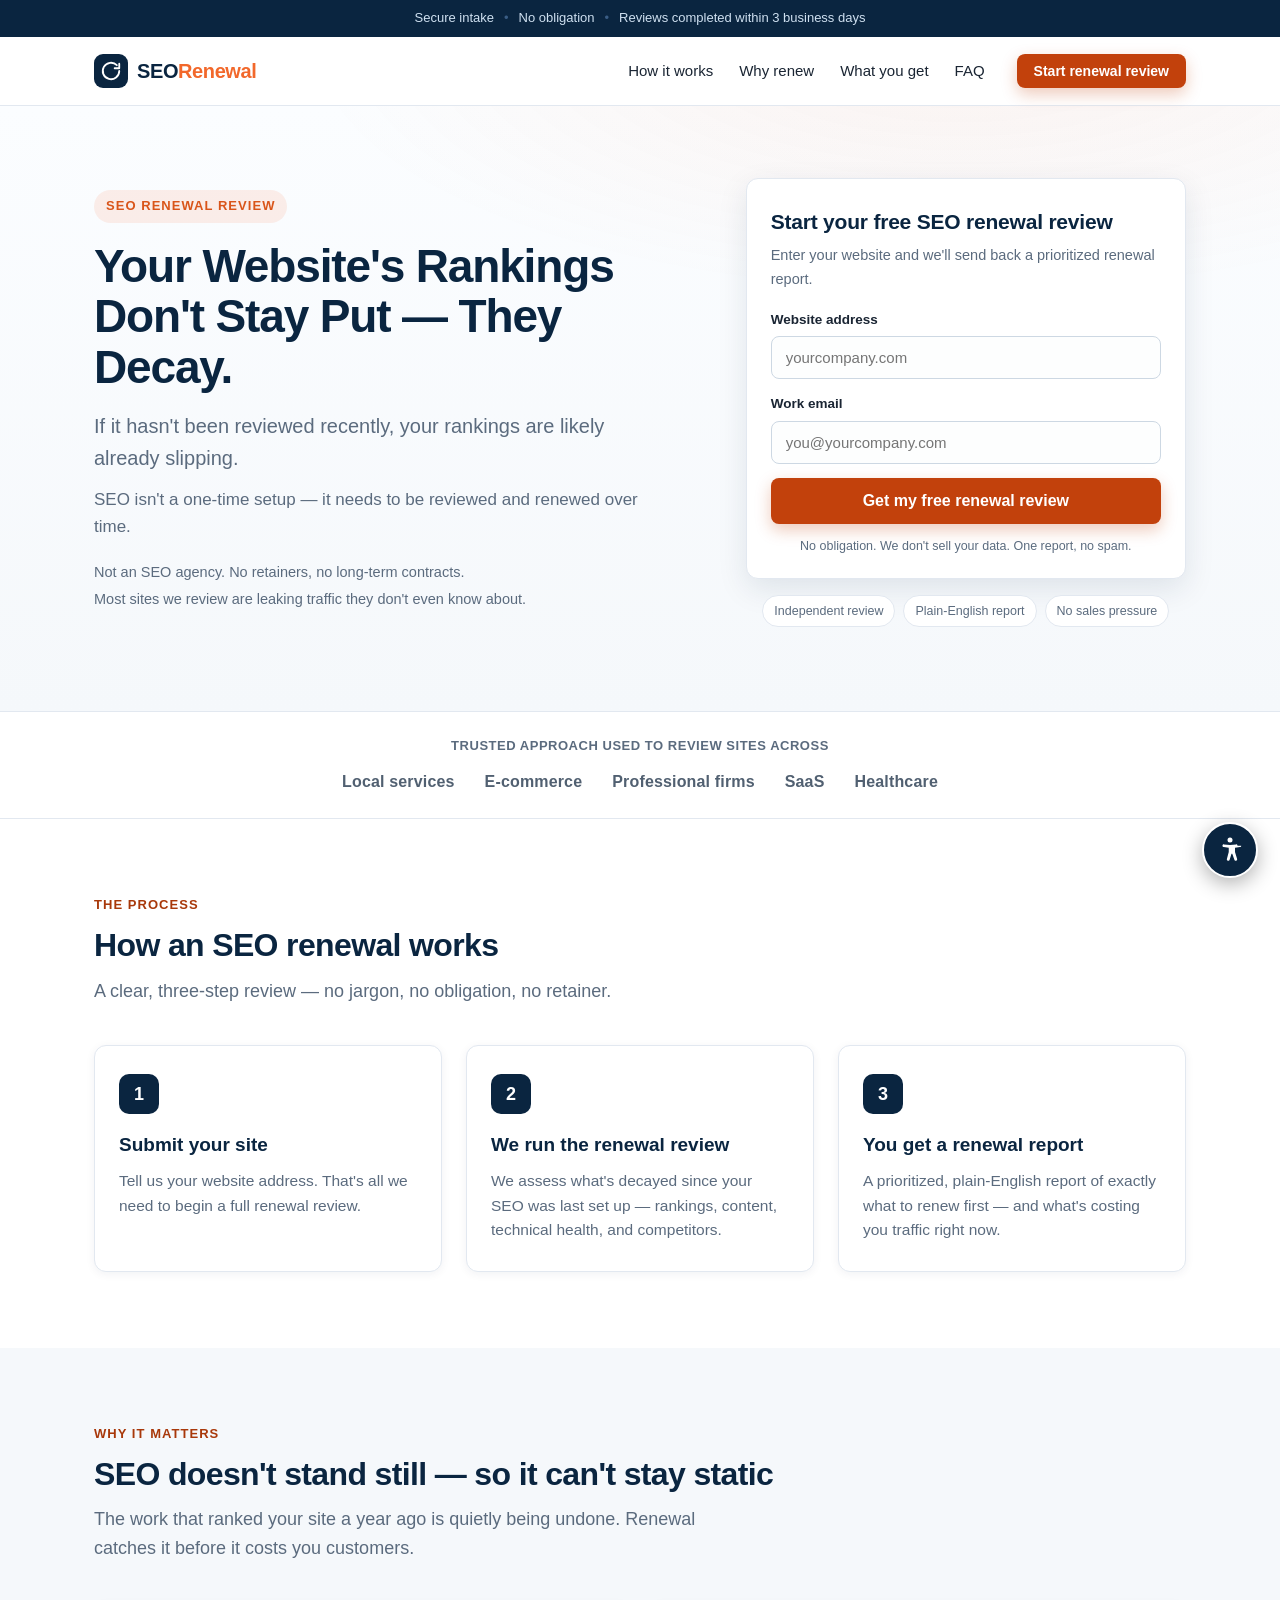
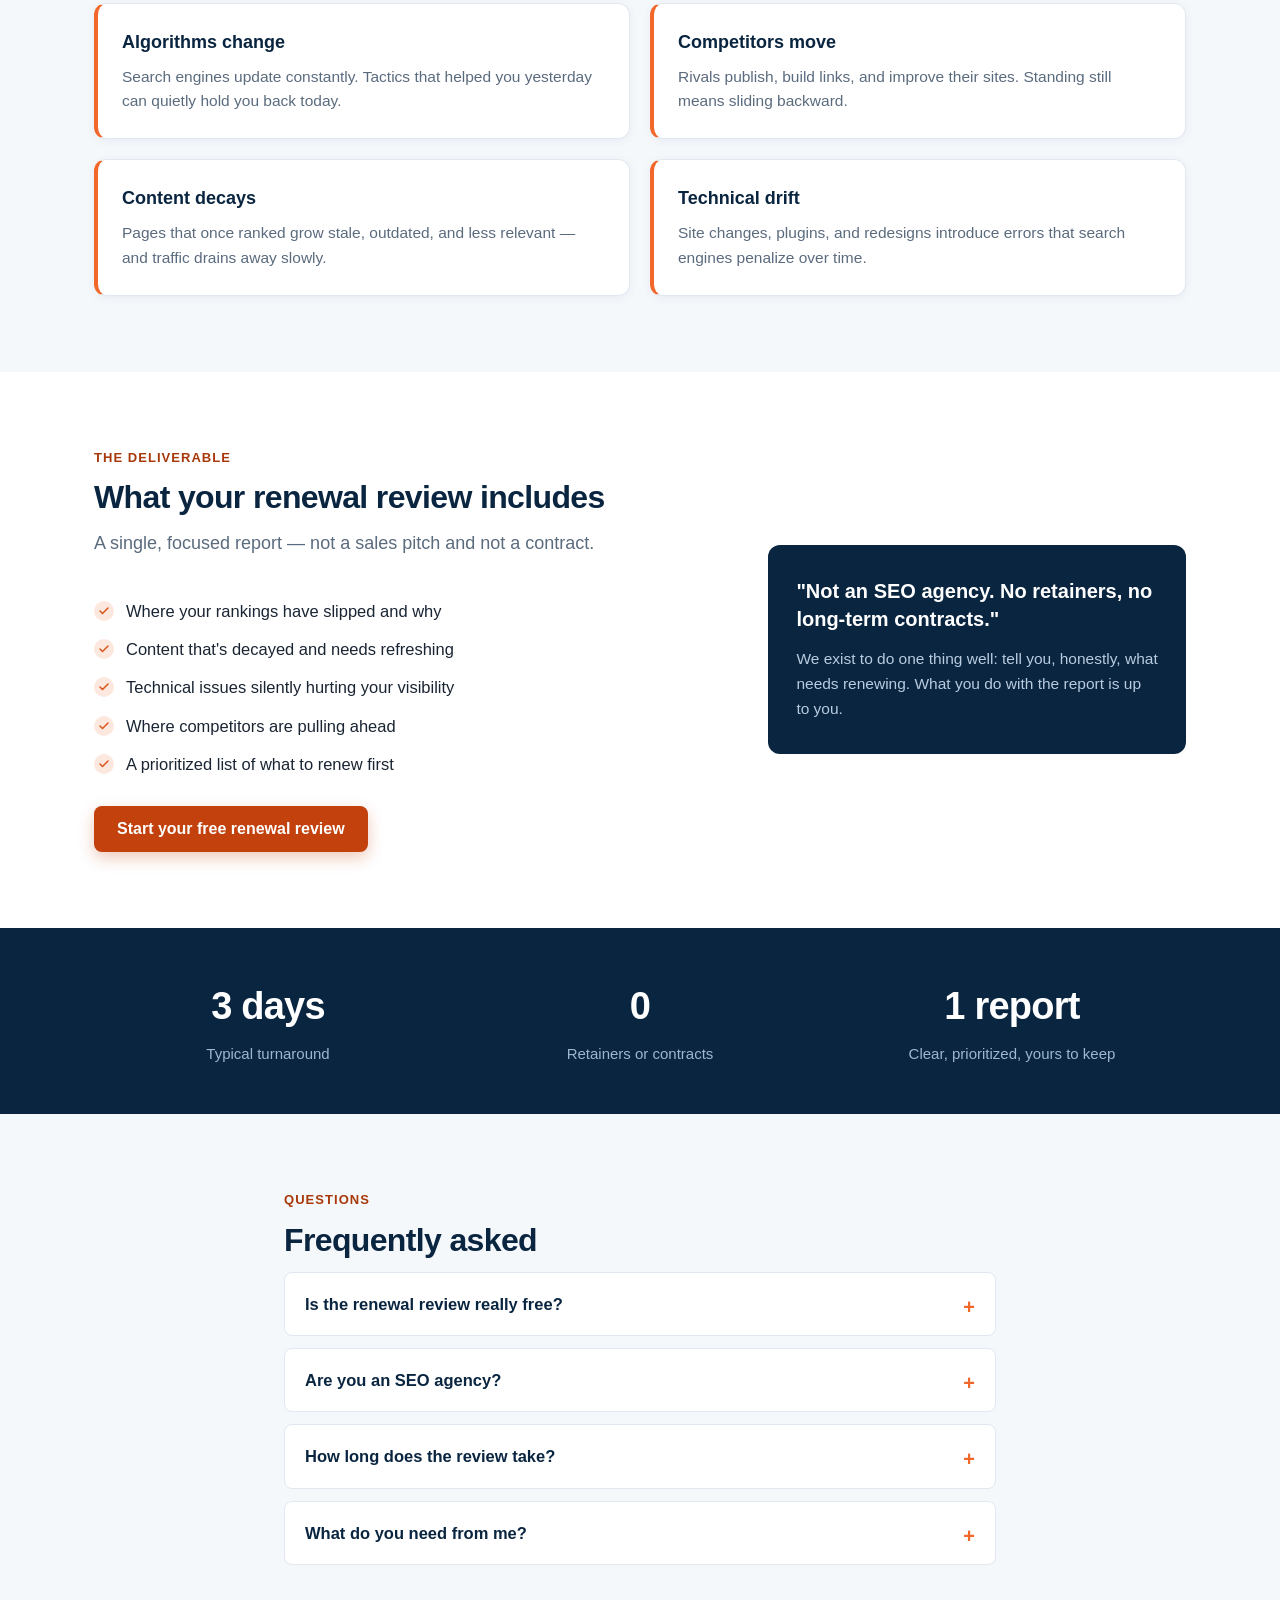
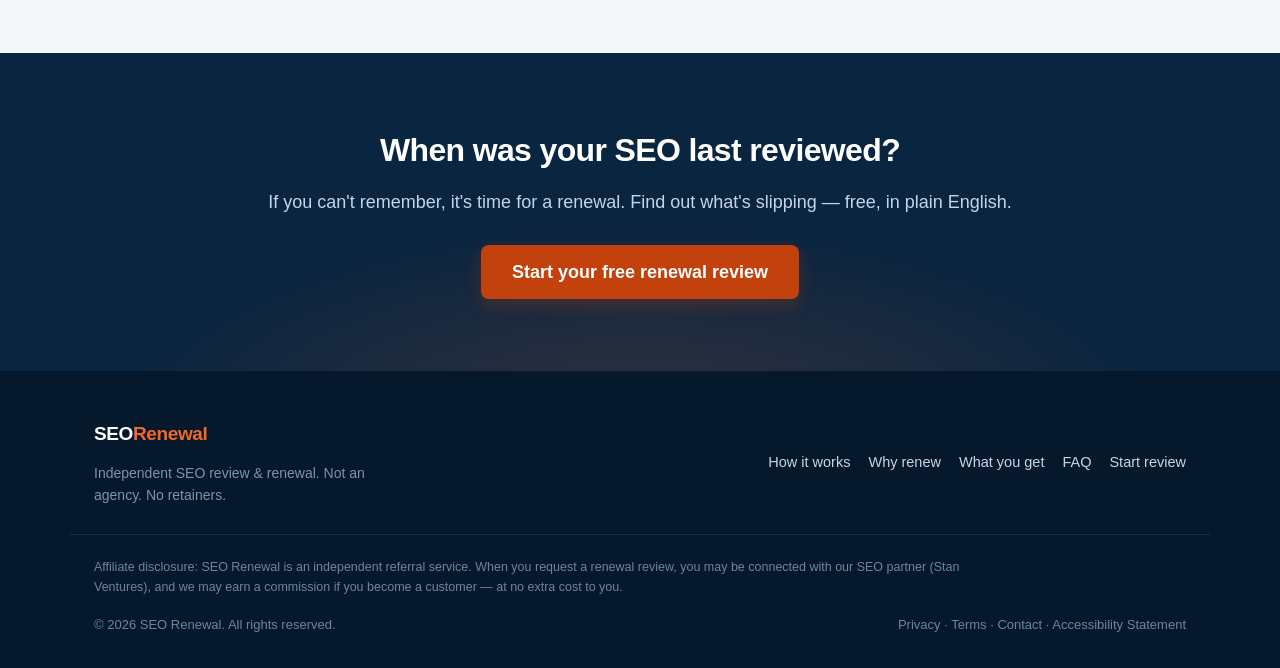
==== commit fe1a7181: "Add files via upload" ====
--- a/index.html
+++ b/index.html
@@ -12,7 +12,7 @@
 <body>
 
   <!-- Official utility bar -->
-  <div class="utility-bar">
+  <div class="utility-bar" role="region" aria-label="Site announcements">
     <div class="container utility-bar__inner">
       <span class="utility-bar__item">Secure intake</span>
       <span class="utility-bar__dot">•</span>
--- a/styles.css
+++ b/styles.css
@@ -64,11 +64,11 @@
   transition: background .15s ease, transform .05s ease, box-shadow .15s ease;
 }
 .btn--primary {
-  background: var(--accent);
+  background: #c2410c; /* AA-compliant deep orange: white text passes 4.5:1 */
   color: #fff;
-  box-shadow: 0 6px 16px rgba(242, 104, 43, 0.28);
-}
-.btn--primary:hover { background: var(--accent-700); color: #fff; }
+  box-shadow: 0 6px 16px rgba(194, 65, 12, 0.28);
+}
+.btn--primary:hover { background: #9a3309; color: #fff; }
 .btn--primary:active { transform: translateY(1px); }
 .btn--block { width: 100%; }
 .btn--sm { padding: 9px 16px; font-size: 14px; }
@@ -295,7 +295,7 @@
 .credstrip__list li {
   font-size: 16px;
   font-weight: 700;
-  color: #9aa9ba;
+  color: #516071;   /* AA-compliant slate on white (>4.5:1) */
   letter-spacing: 0.01em;
 }
 
@@ -308,7 +308,7 @@
   font-weight: 700;
   letter-spacing: 0.08em;
   text-transform: uppercase;
-  color: var(--accent-700);
+  color: #a8380a; /* AA-compliant deep orange on white and on --bg-alt */
 }
 .section__title {
   margin: 0 0 12px;
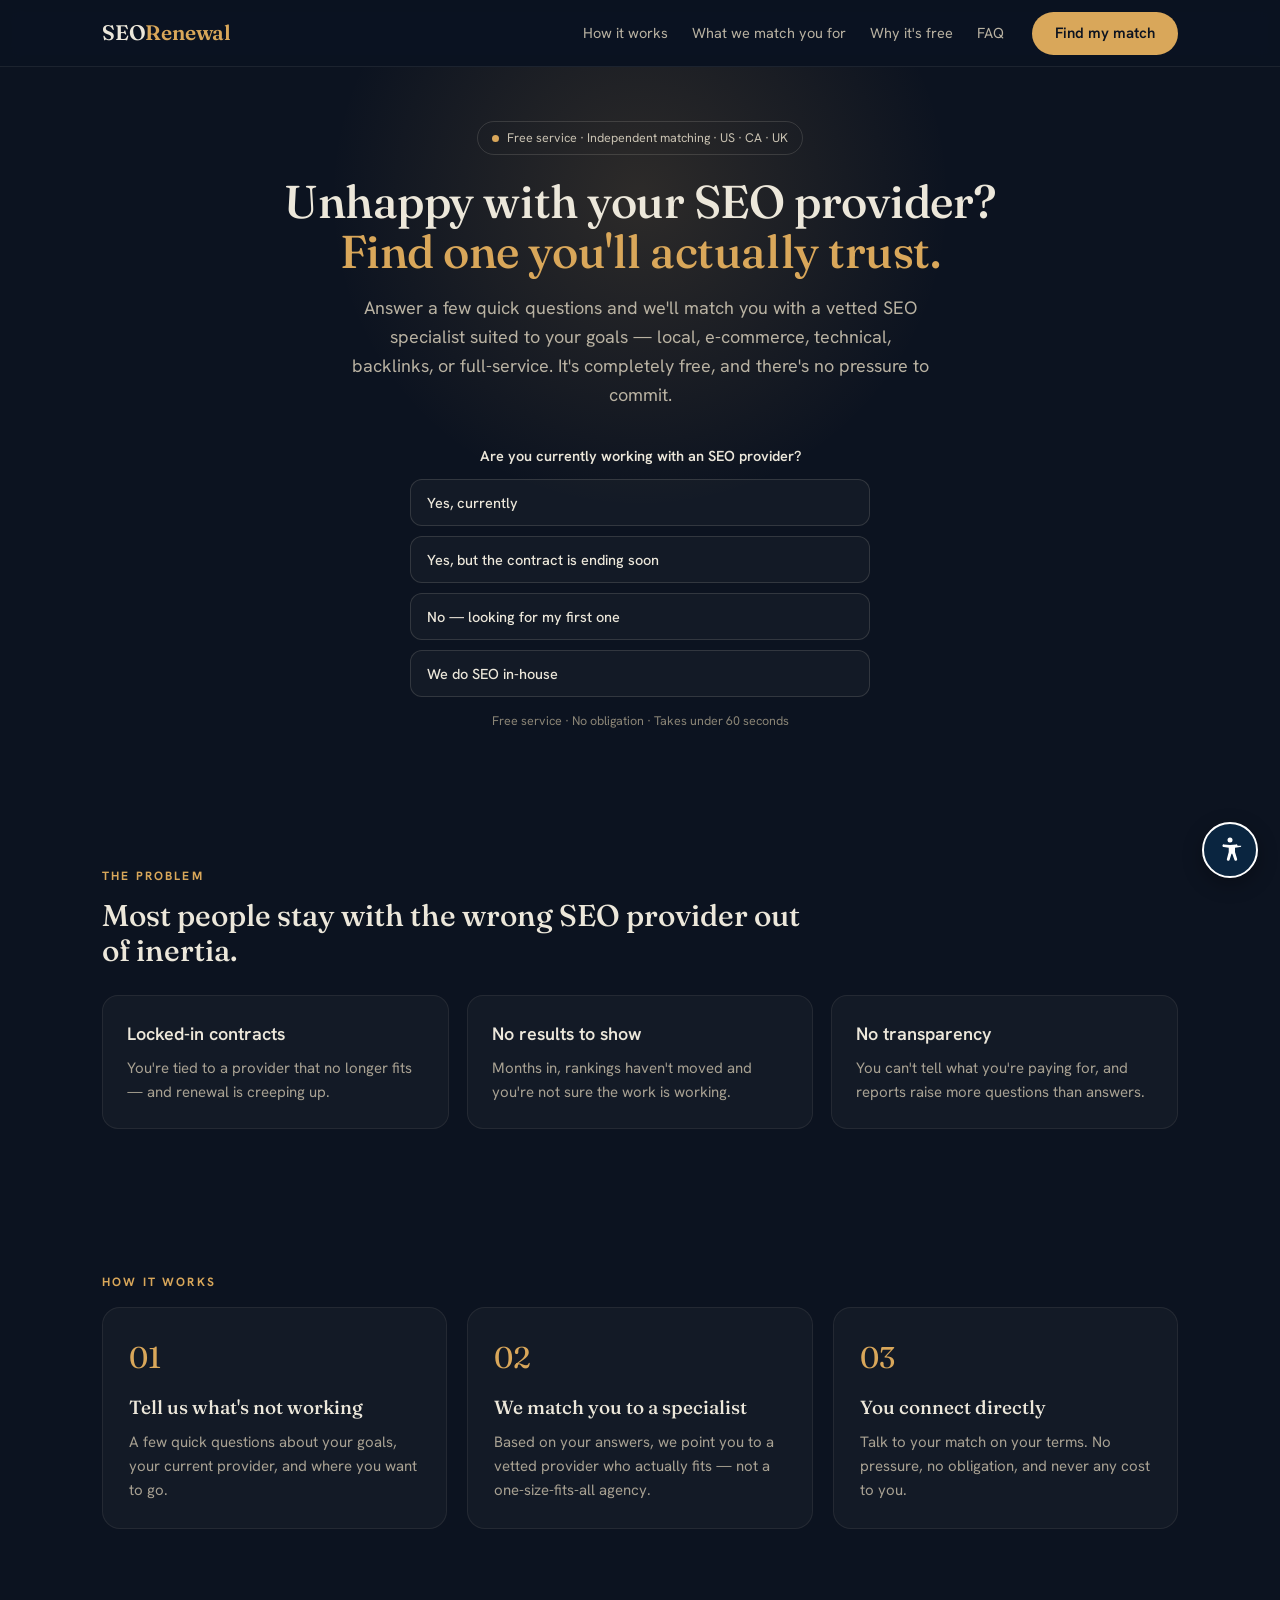
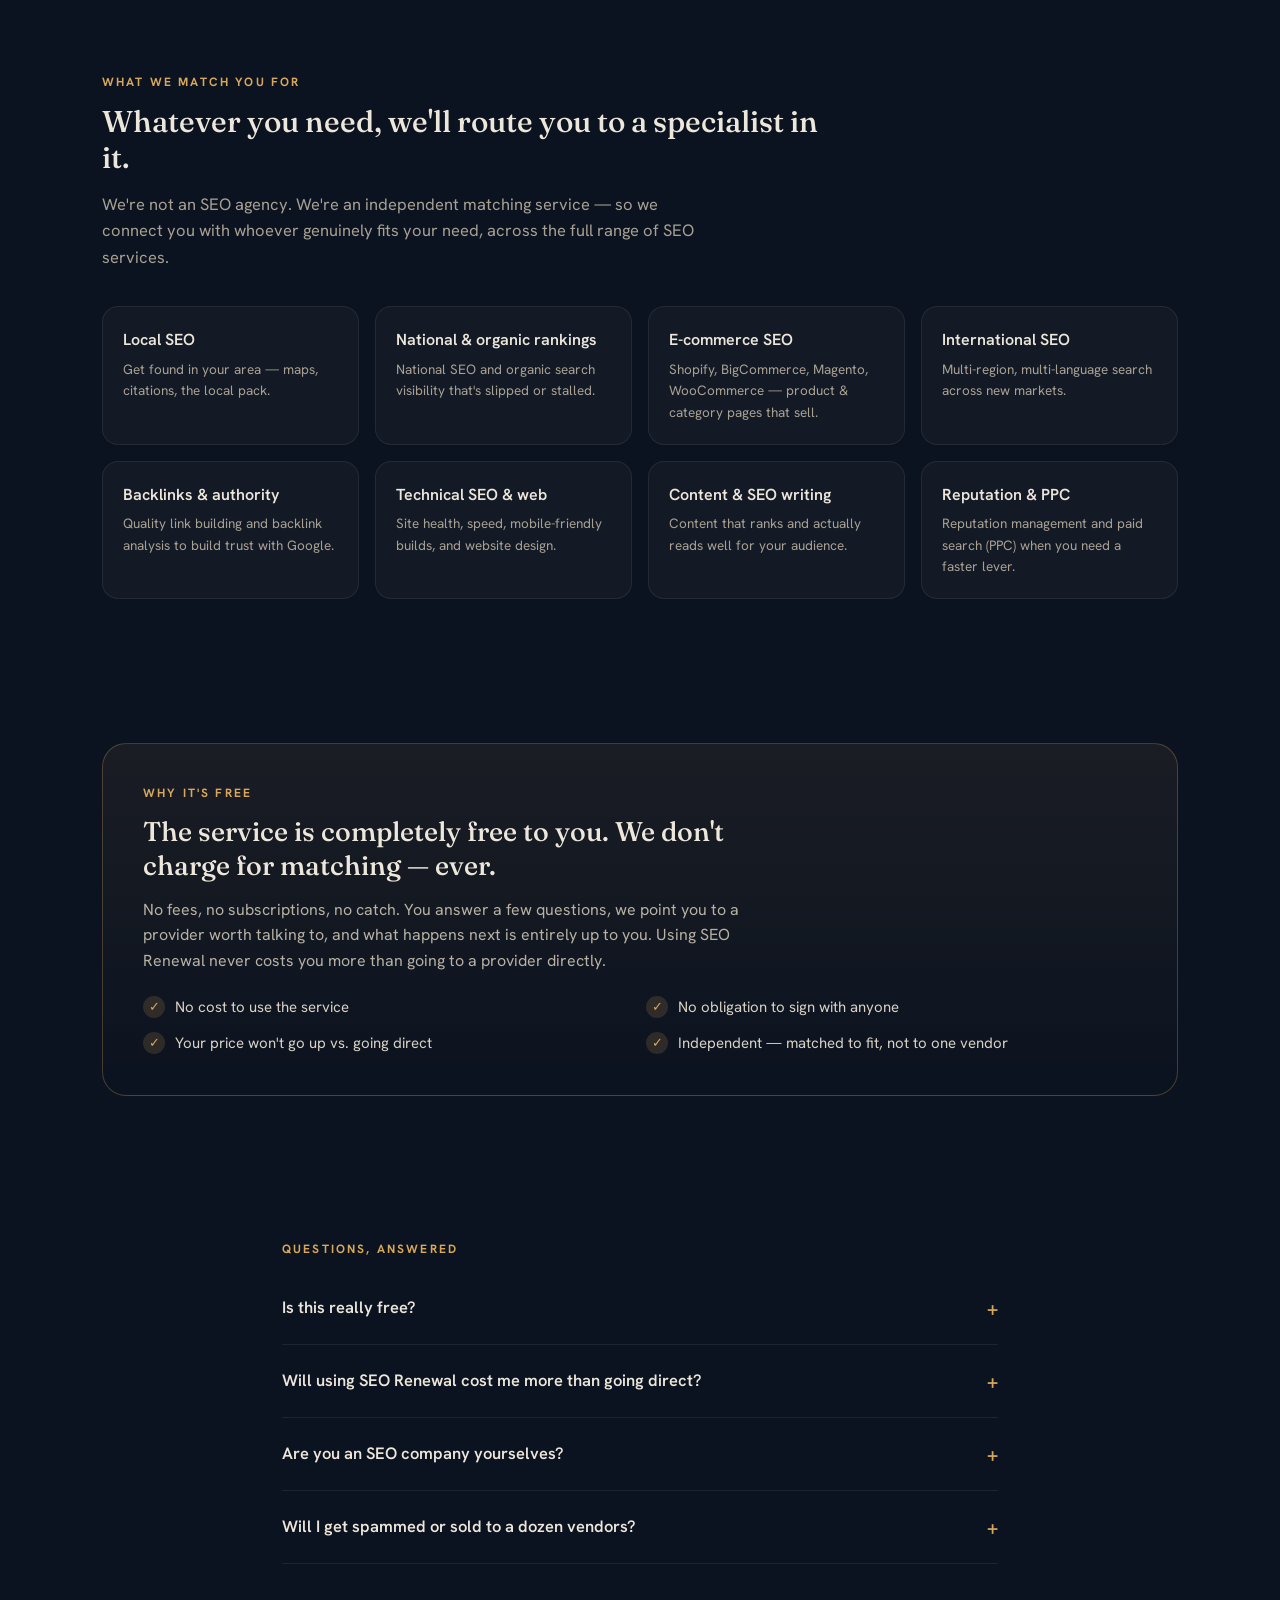
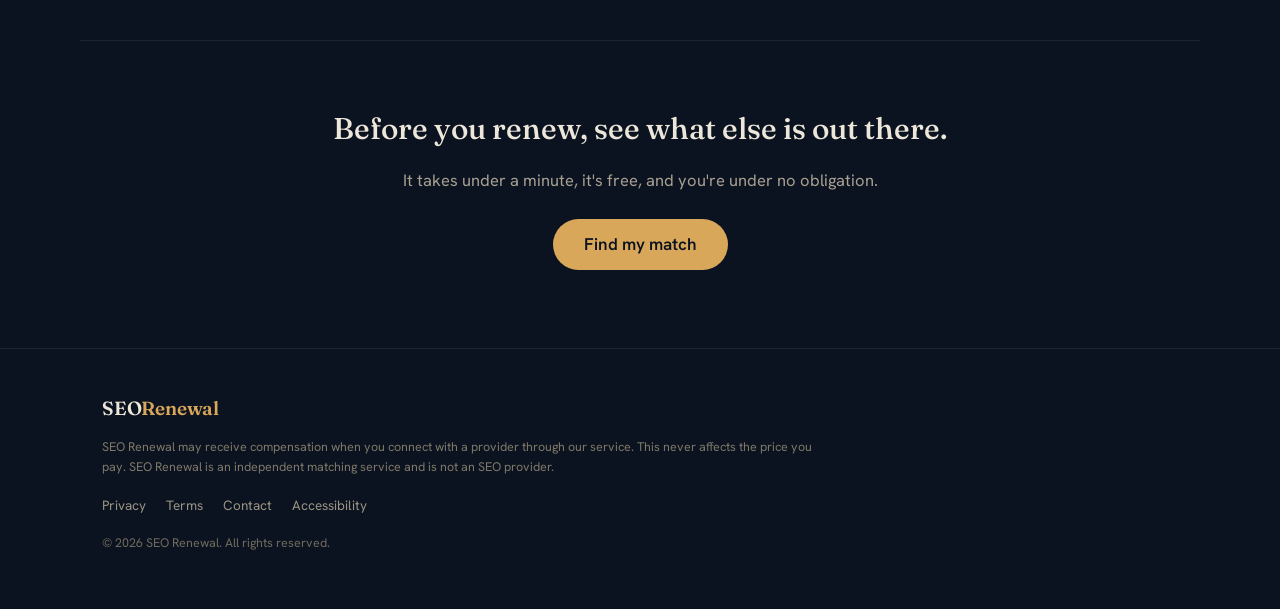
==== commit 54e28db4: "Add files via upload" ====
--- a/index.html
+++ b/index.html
@@ -3,294 +3,196 @@
 <head>
   <meta charset="UTF-8" />
   <meta name="viewport" content="width=device-width, initial-scale=1.0" />
-  <title>SEO Renewal — Official SEO Review &amp; Renewal Service</title>
-  <meta name="description" content="SEO isn't a one-time setup. Get a free, no-obligation SEO renewal review and find out where your website is quietly losing rankings." />
+  <title>SEO Renewal — Find an SEO provider you'll actually trust</title>
+  <meta name="description" content="Unhappy with your SEO provider or up for renewal? SEO Renewal is a free, independent matching service that connects you with a vetted SEO specialist suited to your goals. No cost, no obligation." />
   <link rel="preconnect" href="https://fonts.googleapis.com" />
+  <link rel="preconnect" href="https://fonts.gstatic.com" crossorigin />
+  <link href="https://fonts.googleapis.com/css2?family=Fraunces:opsz,wght@9..144,400;9..144,500;9..144,600&family=Hanken+Grotesk:wght@400;500;600;700&display=swap" rel="stylesheet" />
   <link rel="stylesheet" href="styles.css" />
   <link rel="stylesheet" href="a11y.css" />
 </head>
 <body>
 
-  <!-- Official utility bar -->
-  <div class="utility-bar" role="region" aria-label="Site announcements">
-    <div class="container utility-bar__inner">
-      <span class="utility-bar__item">Secure intake</span>
-      <span class="utility-bar__dot">•</span>
-      <span class="utility-bar__item">No obligation</span>
-      <span class="utility-bar__dot">•</span>
-      <span class="utility-bar__item">Reviews completed within 3 business days</span>
-    </div>
-  </div>
+  <!-- Hidden Zoho Web-to-Lead form (submitted into hidden iframe by wizard.js) -->
+  <iframe name="zoho_target" id="zoho_target" style="display:none" title="Zoho submission target"></iframe>
+  <form id="zohoLeadForm" action="https://crm.zoho.com/crm/WebToLeadForm"
+        target="zoho_target" method="POST" accept-charset="UTF-8" style="display:none" aria-hidden="true">
+    <input type="hidden" name="xnQsjsdp" value="8ccbe35531396c51ab46150e703aa44365abe0ed0d21b9484df2bd5ba11d6d1e" />
+    <input type="hidden" name="xmIwtLD" value="c759f69c6d620d22f45589b5fcee9e190592d0accb6e0a7204659278252469b02ef230424f8a33adc305b26284db1758" />
+    <input type="hidden" name="actionType" value="TGVhZHM=" />
+    <input type="hidden" name="returnURL" value="https://seorenewal.com/thanks.html" />
+    <input type="hidden" name="aG9uZXlwb3Q" value="" />
+    <input type="hidden" id="z_lastname" name="Last Name" value="" />
+    <input type="hidden" id="z_email" name="Email" value="" />
+    <input type="hidden" id="z_website" name="Website" value="" />
+    <input type="hidden" id="z_company" name="Company" value="" />
+    <input type="hidden" name="Lead Source" value="SEORenewal.com" />
+    <input type="hidden" id="z_description" name="Description" value="" />
+  </form>
 
   <!-- Header / Nav -->
-  <header class="site-header">
-    <div class="container site-header__inner">
-      <a href="https://my.stanventures.com/r/4JH00?p=/managed-seo-services&utm_source=seo-renewal&utm_campaign=affiliate" rel="sponsored" class="brand" aria-label="SEO Renewal home">
-        <span class="brand__mark" aria-hidden="true">
-          <svg viewBox="0 0 24 24" width="22" height="22" fill="none" xmlns="http://www.w3.org/2000/svg">
-            <path d="M21 12a9 9 0 1 1-2.64-6.36" stroke="currentColor" stroke-width="2" stroke-linecap="round"/>
-            <path d="M21 4v5h-5" stroke="currentColor" stroke-width="2" stroke-linecap="round" stroke-linejoin="round"/>
-          </svg>
-        </span>
+  <header class="nav" role="banner">
+    <div class="container nav__inner">
+      <a href="#top" class="brand" aria-label="SEO Renewal home">
         <span class="brand__text">SEO<span class="brand__accent">Renewal</span></span>
       </a>
-      <nav class="nav" aria-label="Primary" id="primary-nav">
-        <a href="https://my.stanventures.com/r/4JH00?p=/managed-seo-services&utm_source=seo-renewal&utm_campaign=affiliate" rel="sponsored">How it works</a>
-        <a href="https://my.stanventures.com/r/4JH00?p=/managed-seo-services&utm_source=seo-renewal&utm_campaign=affiliate" rel="sponsored">Why renew</a>
-        <a href="https://my.stanventures.com/r/4JH00?p=/managed-seo-services&utm_source=seo-renewal&utm_campaign=affiliate" rel="sponsored">What you get</a>
-        <a href="https://my.stanventures.com/r/4JH00?p=/managed-seo-services&utm_source=seo-renewal&utm_campaign=affiliate" rel="sponsored">FAQ</a>
+      <nav class="nav__links" aria-label="Primary" id="primary-nav">
+        <a href="#how">How it works</a>
+        <a href="#match">What we match you for</a>
+        <a href="#free">Why it's free</a>
+        <a href="#faq">FAQ</a>
       </nav>
-      <a href="https://my.stanventures.com/r/4JH00?p=/managed-seo-services&utm_source=seo-renewal&utm_campaign=affiliate" rel="sponsored" class="btn btn--sm btn--primary nav__cta">Start renewal review</a>
+      <button type="button" class="btn btn--gold" data-open-wizard>Find my match</button>
     </div>
   </header>
 
   <main id="main">
 
   <!-- Hero -->
-  <section class="hero">
+  <section class="hero" id="top">
+    <div class="hero__glow" aria-hidden="true"></div>
     <div class="container hero__inner">
-      <div class="hero__copy">
-        <p class="hero__eyebrow">SEO Renewal Review</p>
+      <p class="eyebrow"><span class="eyebrow__dot" aria-hidden="true"></span> Free service · Independent matching · US · CA · UK</p>
+      <h1 class="hero__title">Unhappy with your SEO provider? <span class="gold">Find one you'll actually trust.</span></h1>
+      <p class="hero__sub">Answer a few quick questions and we'll match you with a vetted SEO specialist suited to your goals — local, e-commerce, technical, backlinks, or full-service. It's completely free, and there's no pressure to commit.</p>
 
-        <!-- MAIN HEADLINE (do not change text/size per SOW) -->
-        <h1 class="hero__headline">Your Website's Rankings Don't Stay Put&nbsp;— They Decay.</h1>
-
-        <!-- SUBHEADLINE (exact SOW text — do not change) -->
-        <p class="hero__subheadline">If it hasn't been reviewed recently, your rankings are likely already slipping.</p>
-
-        <!-- CONCEPT BRIDGE LINE (exact SOW text, inserted below subheadline, above trust lines) -->
-        <p class="hero__bridge">SEO isn't a one-time setup — it needs to be reviewed and renewed over time.</p>
-
-        <!-- TRUST INDICATORS (below bridge line) -->
-        <p class="hero__trust">Not an SEO agency. No retainers, no long-term contracts.</p>
-        <p class="hero__trust">Most sites we review are leaking traffic they don't even know about.</p>
-      </div>
-
-      <!-- Intake form (do not move per SOW) -->
-      <div class="hero__form" id="renewal-review">
-        <!-- Zoho Web-to-Lead: posts to Zoho (creates a Lead) then redirects to the affiliate returnURL -->
-        <form class="review-card" id="renewalForm"
-              action="https://crm.zoho.com/crm/WebToLeadForm"
-              name="WebToLeads1134491000115841001"
-              method="POST" accept-charset="UTF-8">
-
-          <!-- Zoho required hidden fields — do not remove -->
-          <input type="hidden" name="xnQsjsdp" value="8ccbe35531396c51ab46150e703aa44365abe0ed0d21b9484df2bd5ba11d6d1e" />
-          <input type="hidden" name="zc_gad" id="zc_gad" value="" />
-          <input type="hidden" name="xmIwtLD" value="c759f69c6d620d22f45589b5fcee9e190592d0accb6e0a7204659278252469b02ef230424f8a33adc305b26284db1758" />
-          <input type="hidden" name="actionType" value="TGVhZHM=" />
-          <input type="hidden" name="returnURL" value="https://my.stanventures.com/r/4JH00?p=/managed-seo-services&amp;utm_source=seo-renewal&amp;utm_campaign=affiliate" />
-          <!-- anti-spam honeypot (leave empty/hidden) -->
-          <input type="text" name="aG9uZXlwb3Q" tabindex="-1" autocomplete="off" value="" aria-hidden="true" style="display:none !important;" />
-          <!-- mandatory Last Name, auto-filled from the submitted website by script.js -->
-          <input type="hidden" id="Last_Name" name="Last Name" value="" />
-          <!-- Lead Source: every submission is tagged SEORenewal.com -->
-          <input type="hidden" id="LEADCF_LeadSource" name="Lead Source" value="SEORenewal.com" />
-
-          <div class="review-card__header">
-            <h2 class="review-card__title">Start your free SEO renewal review</h2>
-            <p class="review-card__sub">Enter your website and we'll send back a prioritized renewal report.</p>
-          </div>
-
-          <label class="field">
-            <span class="field__label">Website address</span>
-            <input type="url" id="Website" name="Website" inputmode="url" placeholder="yourcompany.com" maxlength="255" required />
-          </label>
-
-          <label class="field">
-            <span class="field__label">Work email</span>
-            <input type="email" ftype="email" id="Email" name="Email" placeholder="you@yourcompany.com" maxlength="100" required />
-          </label>
-
-          <button type="submit" class="btn btn--primary btn--block">Get my free renewal review</button>
-
-          <p class="review-card__fineprint">No obligation. We don't sell your data. One report, no spam.</p>
-        </form>
-
-        <ul class="trust-badges" aria-label="Assurances">
-          <li>Independent review</li>
-          <li>Plain-English report</li>
-          <li>No sales pressure</li>
-        </ul>
+      <!-- Embedded first question (the hook) -->
+      <div class="hook" aria-label="Start the matching questions">
+        <p class="hook__q">Are you currently working with an SEO provider?</p>
+        <div class="hook__opts" id="heroOptions">
+          <button type="button" class="hook__opt" data-hero="Yes, currently">Yes, currently</button>
+          <button type="button" class="hook__opt" data-hero="Yes, but the contract is ending soon">Yes, but the contract is ending soon</button>
+          <button type="button" class="hook__opt" data-hero="No — looking for my first one">No — looking for my first one</button>
+          <button type="button" class="hook__opt" data-hero="We do SEO in-house">We do SEO in-house</button>
+        </div>
+        <p class="hook__micro">Free service · No obligation · Takes under 60 seconds</p>
       </div>
     </div>
   </section>
 
-  <!-- Logo / credibility strip -->
-  <section class="credstrip">
-    <div class="container credstrip__inner">
-      <p class="credstrip__label">Trusted approach used to review sites across</p>
-      <ul class="credstrip__list">
-        <li>Local services</li>
-        <li>E-commerce</li>
-        <li>Professional firms</li>
-        <li>SaaS</li>
-        <li>Healthcare</li>
-      </ul>
-    </div>
-  </section>
-
-  <!-- How it works -->
-  <section class="section" id="how-it-works">
+  <!-- The problem -->
+  <section class="section" id="problem">
     <div class="container">
-      <p class="section__eyebrow">The process</p>
-      <h2 class="section__title">How an SEO renewal works</h2>
-      <p class="section__lead">A clear, three-step review — no jargon, no obligation, no retainer.</p>
-
-      <div class="steps">
-        <div class="step">
-          <div class="step__num">1</div>
-          <h3 class="step__title">Submit your site</h3>
-          <p class="step__text">Tell us your website address. That's all we need to begin a full renewal review.</p>
+      <p class="section__eyebrow">The problem</p>
+      <h2 class="section__title">Most people stay with the wrong SEO provider out of inertia.</h2>
+      <div class="cards3">
+        <div class="card">
+          <h3 class="card__title">Locked-in contracts</h3>
+          <p class="card__text">You're tied to a provider that no longer fits — and renewal is creeping up.</p>
         </div>
-        <div class="step">
-          <div class="step__num">2</div>
-          <h3 class="step__title">We run the renewal review</h3>
-          <p class="step__text">We assess what's decayed since your SEO was last set up — rankings, content, technical health, and competitors.</p>
+        <div class="card">
+          <h3 class="card__title">No results to show</h3>
+          <p class="card__text">Months in, rankings haven't moved and you're not sure the work is working.</p>
         </div>
-        <div class="step">
-          <div class="step__num">3</div>
-          <h3 class="step__title">You get a renewal report</h3>
-          <p class="step__text">A prioritized, plain-English report of exactly what to renew first — and what's costing you traffic right now.</p>
+        <div class="card">
+          <h3 class="card__title">No transparency</h3>
+          <p class="card__text">You can't tell what you're paying for, and reports raise more questions than answers.</p>
         </div>
       </div>
     </div>
   </section>
 
-  <!-- Why renew -->
-  <section class="section section--alt" id="why-renew">
+  <!-- How it works -->
+  <section class="section" id="how">
     <div class="container">
-      <p class="section__eyebrow">Why it matters</p>
-      <h2 class="section__title">SEO doesn't stand still — so it can't stay static</h2>
-      <p class="section__lead">The work that ranked your site a year ago is quietly being undone. Renewal catches it before it costs you customers.</p>
-
-      <div class="cards">
-        <div class="card">
-          <h3 class="card__title">Algorithms change</h3>
-          <p class="card__text">Search engines update constantly. Tactics that helped you yesterday can quietly hold you back today.</p>
+      <p class="section__eyebrow">How it works</p>
+      <div class="steps">
+        <div class="step">
+          <span class="step__n">01</span>
+          <h3 class="step__t">Tell us what's not working</h3>
+          <p class="step__d">A few quick questions about your goals, your current provider, and where you want to go.</p>
         </div>
-        <div class="card">
-          <h3 class="card__title">Competitors move</h3>
-          <p class="card__text">Rivals publish, build links, and improve their sites. Standing still means sliding backward.</p>
+        <div class="step">
+          <span class="step__n">02</span>
+          <h3 class="step__t">We match you to a specialist</h3>
+          <p class="step__d">Based on your answers, we point you to a vetted provider who actually fits — not a one-size-fits-all agency.</p>
         </div>
-        <div class="card">
-          <h3 class="card__title">Content decays</h3>
-          <p class="card__text">Pages that once ranked grow stale, outdated, and less relevant — and traffic drains away slowly.</p>
-        </div>
-        <div class="card">
-          <h3 class="card__title">Technical drift</h3>
-          <p class="card__text">Site changes, plugins, and redesigns introduce errors that search engines penalize over time.</p>
+        <div class="step">
+          <span class="step__n">03</span>
+          <h3 class="step__t">You connect directly</h3>
+          <p class="step__d">Talk to your match on your terms. No pressure, no obligation, and never any cost to you.</p>
         </div>
       </div>
     </div>
   </section>
 
-  <!-- What you get -->
-  <section class="section" id="what-you-get">
-    <div class="container whatyouget">
-      <div class="whatyouget__copy">
-        <p class="section__eyebrow">The deliverable</p>
-        <h2 class="section__title">What your renewal review includes</h2>
-        <p class="section__lead">A single, focused report — not a sales pitch and not a contract.</p>
-        <ul class="checklist">
-          <li>Where your rankings have slipped and why</li>
-          <li>Content that's decayed and needs refreshing</li>
-          <li>Technical issues silently hurting your visibility</li>
-          <li>Where competitors are pulling ahead</li>
-          <li>A prioritized list of what to renew first</li>
-        </ul>
-        <a href="https://my.stanventures.com/r/4JH00?p=/managed-seo-services&utm_source=seo-renewal&utm_campaign=affiliate" rel="sponsored" class="btn btn--primary">Start your free renewal review</a>
+  <!-- What we match you for (specialty grid from category list) -->
+  <section class="section" id="match">
+    <div class="container">
+      <p class="section__eyebrow">What we match you for</p>
+      <h2 class="section__title">Whatever you need, we'll route you to a specialist in it.</h2>
+      <p class="section__lead">We're not an SEO agency. We're an independent matching service — so we connect you with whoever genuinely fits your need, across the full range of SEO services.</p>
+      <div class="grid">
+        <div class="tile"><h3>Local SEO</h3><p>Get found in your area — maps, citations, the local pack.</p></div>
+        <div class="tile"><h3>National &amp; organic rankings</h3><p>National SEO and organic search visibility that's slipped or stalled.</p></div>
+        <div class="tile"><h3>E-commerce SEO</h3><p>Shopify, BigCommerce, Magento, WooCommerce — product &amp; category pages that sell.</p></div>
+        <div class="tile"><h3>International SEO</h3><p>Multi-region, multi-language search across new markets.</p></div>
+        <div class="tile"><h3>Backlinks &amp; authority</h3><p>Quality link building and backlink analysis to build trust with Google.</p></div>
+        <div class="tile"><h3>Technical SEO &amp; web</h3><p>Site health, speed, mobile-friendly builds, and website design.</p></div>
+        <div class="tile"><h3>Content &amp; SEO writing</h3><p>Content that ranks and actually reads well for your audience.</p></div>
+        <div class="tile"><h3>Reputation &amp; PPC</h3><p>Reputation management and paid search (PPC) when you need a faster lever.</p></div>
       </div>
-      <aside class="whatyouget__panel" aria-label="Positioning">
-        <p class="panel__quote">"Not an SEO agency. No retainers, no long-term contracts."</p>
-        <p class="panel__text">We exist to do one thing well: tell you, honestly, what needs renewing. What you do with the report is up to you.</p>
-      </aside>
     </div>
   </section>
 
-  <!-- Stats band -->
-  <section class="statband">
-    <div class="container statband__inner">
-      <div class="stat">
-        <span class="stat__num">3 days</span>
-        <span class="stat__label">Typical turnaround</span>
-      </div>
-      <div class="stat">
-        <span class="stat__num">0</span>
-        <span class="stat__label">Retainers or contracts</span>
-      </div>
-      <div class="stat">
-        <span class="stat__num">1 report</span>
-        <span class="stat__label">Clear, prioritized, yours to keep</span>
+  <!-- Why it's free -->
+  <section class="section" id="free">
+    <div class="container">
+      <div class="freebox">
+        <p class="section__eyebrow">Why it's free</p>
+        <h2 class="freebox__title">The service is completely free to you. We don't charge for matching — ever.</h2>
+        <p class="freebox__text">No fees, no subscriptions, no catch. You answer a few questions, we point you to a provider worth talking to, and what happens next is entirely up to you. Using SEO Renewal never costs you more than going to a provider directly.</p>
+        <div class="freebox__list">
+          <p><span class="chk" aria-hidden="true">✓</span> No cost to use the service</p>
+          <p><span class="chk" aria-hidden="true">✓</span> No obligation to sign with anyone</p>
+          <p><span class="chk" aria-hidden="true">✓</span> Your price won't go up vs. going direct</p>
+          <p><span class="chk" aria-hidden="true">✓</span> Independent — matched to fit, not to one vendor</p>
+        </div>
       </div>
     </div>
   </section>
 
   <!-- FAQ -->
-  <section class="section section--alt" id="faq">
+  <section class="section" id="faq">
     <div class="container container--narrow">
-      <p class="section__eyebrow">Questions</p>
-      <h2 class="section__title">Frequently asked</h2>
-
-      <details class="faq">
-        <summary>Is the renewal review really free?</summary>
-        <p>Yes. The review and the report are free and come with no obligation. There's no retainer and no contract.</p>
-      </details>
-      <details class="faq">
-        <summary>Are you an SEO agency?</summary>
-        <p>No. We're a review service. We tell you what needs renewing and hand you the report — no ongoing commitment required.</p>
-      </details>
-      <details class="faq">
-        <summary>How long does the review take?</summary>
-        <p>Most renewal reviews are completed and returned within three business days of submitting your site.</p>
-      </details>
-      <details class="faq">
-        <summary>What do you need from me?</summary>
-        <p>Just your website address and an email to send the report to. That's it.</p>
-      </details>
+      <p class="section__eyebrow">Questions, answered</p>
+      <details class="faq"><summary>Is this really free?</summary><p>Yes. There's no cost to use SEO Renewal. You're never charged for being matched, and you're never obligated to hire the provider we suggest.</p></details>
+      <details class="faq"><summary>Will using SEO Renewal cost me more than going direct?</summary><p>No. The price you'd pay a provider is the same whether you find them through us or on your own. We simply help you find the right fit faster.</p></details>
+      <details class="faq"><summary>Are you an SEO company yourselves?</summary><p>No. We're an independent matching service. We don't sell SEO — we connect you with vetted specialists based on what you actually need.</p></details>
+      <details class="faq"><summary>Will I get spammed or sold to a dozen vendors?</summary><p>No. We match you thoughtfully and only share your details with the provider that fits. We don't sell your information.</p></details>
     </div>
   </section>
 
   <!-- Final CTA -->
   <section class="finalcta">
     <div class="container finalcta__inner">
-      <h2 class="finalcta__title">When was your SEO last reviewed?</h2>
-      <p class="finalcta__text">If you can't remember, it's time for a renewal. Find out what's slipping — free, in plain English.</p>
-      <a href="https://my.stanventures.com/r/4JH00?p=/managed-seo-services&utm_source=seo-renewal&utm_campaign=affiliate" rel="sponsored" class="btn btn--primary btn--lg">Start your free renewal review</a>
+      <h2 class="finalcta__title">Before you renew, see what else is out there.</h2>
+      <p class="finalcta__text">It takes under a minute, it's free, and you're under no obligation.</p>
+      <button type="button" class="btn btn--gold btn--lg" data-open-wizard>Find my match</button>
     </div>
   </section>
 
   </main>
 
   <!-- Footer -->
-  <footer class="site-footer" id="site-footer">
-    <div class="container site-footer__inner">
-      <div class="site-footer__brand">
-        <span class="brand brand--footer">
-          <span class="brand__text">SEO<span class="brand__accent">Renewal</span></span>
-        </span>
-        <p class="site-footer__tagline">Independent SEO review &amp; renewal. Not an agency. No retainers.</p>
-      </div>
-      <nav class="site-footer__links" aria-label="Footer">
-        <a href="https://my.stanventures.com/r/4JH00?p=/managed-seo-services&utm_source=seo-renewal&utm_campaign=affiliate" rel="sponsored">How it works</a>
-        <a href="https://my.stanventures.com/r/4JH00?p=/managed-seo-services&utm_source=seo-renewal&utm_campaign=affiliate" rel="sponsored">Why renew</a>
-        <a href="https://my.stanventures.com/r/4JH00?p=/managed-seo-services&utm_source=seo-renewal&utm_campaign=affiliate" rel="sponsored">What you get</a>
-        <a href="https://my.stanventures.com/r/4JH00?p=/managed-seo-services&utm_source=seo-renewal&utm_campaign=affiliate" rel="sponsored">FAQ</a>
-        <a href="https://my.stanventures.com/r/4JH00?p=/managed-seo-services&utm_source=seo-renewal&utm_campaign=affiliate" rel="sponsored">Start review</a>
+  <footer class="footer" id="site-footer" role="contentinfo">
+    <div class="container">
+      <span class="brand brand--sm"><span class="brand__text">SEO<span class="brand__accent">Renewal</span></span></span>
+      <p class="footer__disclosure">SEO Renewal may receive compensation when you connect with a provider through our service. This never affects the price you pay. SEO Renewal is an independent matching service and is not an SEO provider.</p>
+      <nav class="footer__links" aria-label="Footer">
+        <a href="#">Privacy</a>
+        <a href="#">Terms</a>
+        <a href="#">Contact</a>
+        <a href="accessibility.html" data-keep-href="true">Accessibility</a>
       </nav>
-    </div>
-    <div class="container site-footer__disclosure">
-      <p>Affiliate disclosure: SEO Renewal is an independent referral service. When you request a renewal review, you may be connected with our SEO partner (Stan Ventures), and we may earn a commission if you become a customer — at no extra cost to you.</p>
-    </div>
-    <div class="container site-footer__legal">
-      <span>&copy; <span id="year"></span> SEO Renewal. All rights reserved.</span>
-      <span class="site-footer__legal-links">
-        <a href="https://my.stanventures.com/r/4JH00?p=/managed-seo-services&utm_source=seo-renewal&utm_campaign=affiliate" rel="sponsored">Privacy</a> · <a href="https://my.stanventures.com/r/4JH00?p=/managed-seo-services&utm_source=seo-renewal&utm_campaign=affiliate" rel="sponsored">Terms</a> · <a href="https://my.stanventures.com/r/4JH00?p=/managed-seo-services&utm_source=seo-renewal&utm_campaign=affiliate" rel="sponsored">Contact</a> · <a href="accessibility.html" data-keep-href="true">Accessibility Statement</a>
-      </span>
+      <p class="footer__copy">&copy; <span id="year"></span> SEO Renewal. All rights reserved.</p>
     </div>
   </footer>
 
-  <script src="script.js"></script>
+  <!-- Wizard mounts here -->
+  <div id="wizardRoot"></div>
+
+  <script src="wizard.js"></script>
   <script src="a11y.js"></script>
 </body>
 </html>
--- a/styles.css
+++ b/styles.css
@@ -1,537 +1,220 @@
 /* ===========================================================
-   SEO Renewal — corporate / institutional landing styles
-   Palette: deep navy, white, slate, single trustworthy accent
+   SEO Renewal — independent matching service
+   Premium dark theme: #0C1320 base, #D9A75A gold accent.
+   Fraunces (display) + Hanken Grotesk (body).
    =========================================================== */
 
 :root {
-  --navy: #0a2540;
-  --navy-700: #0b3a6f;
-  --navy-600: #134a86;
-  --accent: #f2682b;          /* Stan Ventures orange (match for smooth hand-off) */
-  --accent-700: #d9551a;
-  --ink: #1a2533;
-  --muted: #5b6b7e;           /* secondary / subheadline text */
-  --line: #e2e8f0;
-  --bg: #ffffff;
-  --bg-alt: #f5f8fb;
-  --bg-band: #0a2540;
-  --radius: 12px;
-  --radius-sm: 8px;
-  --shadow: 0 10px 30px rgba(10, 37, 64, 0.10);
-  --shadow-sm: 0 2px 10px rgba(10, 37, 64, 0.06);
-  --maxw: 1140px;
-  --font: -apple-system, BlinkMacSystemFont, "Segoe UI", Roboto, Helvetica, Arial, sans-serif;
+  --bg: #0C1320;
+  --bg-2: #111a2b;
+  --ink: #ECE7DA;
+  --muted: #B9B2A2;
+  --muted-2: #A8A192;
+  --faint: #8B8576;
+  --gold: #D9A75A;
+  --gold-700: #b8863c;
+  --line: rgba(236, 231, 218, 0.14);
+  --line-soft: rgba(236, 231, 218, 0.08);
+  --panel: rgba(236, 231, 218, 0.03);
+  --maxw: 1120px;
+  --serif: "Fraunces", Georgia, serif;
+  --sans: "Hanken Grotesk", -apple-system, BlinkMacSystemFont, "Segoe UI", Roboto, Arial, sans-serif;
 }
 
 * { box-sizing: border-box; }
-
 html { scroll-behavior: smooth; }
-
 body {
   margin: 0;
-  font-family: var(--font);
+  background: var(--bg);
   color: var(--ink);
-  background: var(--bg);
+  font-family: var(--sans);
   line-height: 1.6;
   -webkit-font-smoothing: antialiased;
-  text-rendering: optimizeLegibility;
-}
-
-.container {
-  width: 100%;
-  max-width: var(--maxw);
-  margin: 0 auto;
-  padding: 0 24px;
-}
+  overflow-x: hidden;
+}
+.display, .hero__title, .section__title, .freebox__title, .finalcta__title, .step__t { font-family: var(--serif); }
+.gold { color: var(--gold); }
+
+.container { width: 100%; max-width: var(--maxw); margin: 0 auto; padding: 0 22px; }
 .container--narrow { max-width: 760px; }
 
-a { color: var(--navy-600); text-decoration: none; }
-a:hover { color: var(--navy-700); }
+a { color: var(--gold); text-decoration: none; }
+a:hover { color: #e7bd7a; }
 
 /* ---------- Buttons ---------- */
 .btn {
-  display: inline-flex;
-  align-items: center;
-  justify-content: center;
-  gap: 8px;
-  font-weight: 600;
-  font-size: 16px;
-  line-height: 1;
-  padding: 14px 22px;
-  border-radius: var(--radius-sm);
-  border: 1px solid transparent;
-  cursor: pointer;
-  transition: background .15s ease, transform .05s ease, box-shadow .15s ease;
-}
-.btn--primary {
-  background: #c2410c; /* AA-compliant deep orange: white text passes 4.5:1 */
-  color: #fff;
-  box-shadow: 0 6px 16px rgba(194, 65, 12, 0.28);
-}
-.btn--primary:hover { background: #9a3309; color: #fff; }
-.btn--primary:active { transform: translateY(1px); }
-.btn--block { width: 100%; }
-.btn--sm { padding: 9px 16px; font-size: 14px; }
-.btn--lg { padding: 17px 30px; font-size: 18px; }
-
-/* ---------- Utility bar ---------- */
-.utility-bar {
-  background: var(--navy);
-  color: #cfe0f0;
-  font-size: 13px;
-}
-.utility-bar__inner {
-  display: flex;
-  align-items: center;
-  justify-content: center;
-  gap: 10px;
-  padding: 8px 24px;
-  flex-wrap: wrap;
-}
-.utility-bar__dot { color: #3a5d85; }
-
-/* ---------- Header ---------- */
-.site-header {
-  position: sticky;
-  top: 0;
-  z-index: 50;
-  background: rgba(255, 255, 255, 0.92);
-  backdrop-filter: saturate(180%) blur(8px);
-  border-bottom: 1px solid var(--line);
-}
-.site-header__inner {
-  display: flex;
-  align-items: center;
-  gap: 24px;
-  height: 68px;
-}
-.brand {
-  display: inline-flex;
-  align-items: center;
-  gap: 9px;
-  font-weight: 800;
-  font-size: 20px;
-  letter-spacing: -0.02em;
-  color: var(--navy);
-}
-.brand:hover { color: var(--navy); }
-.brand__mark {
-  display: inline-flex;
-  align-items: center;
-  justify-content: center;
-  width: 34px;
-  height: 34px;
-  border-radius: 9px;
-  background: var(--navy);
-  color: #fff;
-}
-.brand__accent { color: var(--accent); }
+  display: inline-flex; align-items: center; justify-content: center; gap: 8px;
+  font-family: var(--sans); font-weight: 600; font-size: 15px; line-height: 1;
+  padding: 13px 22px; border-radius: 999px; border: 1px solid transparent; cursor: pointer;
+  transition: transform .05s ease, opacity .15s ease, background .15s ease;
+}
+.btn--gold { background: var(--gold); color: #0C1320; }
+.btn--gold:hover { color: #0C1320; opacity: .92; }
+.btn--gold:active { transform: translateY(1px); }
+.btn--lg { padding: 16px 30px; font-size: 17px; }
+.btn--ghost { background: transparent; color: var(--ink); border-color: var(--line); }
+
+/* ---------- Nav ---------- */
 .nav {
-  display: flex;
-  gap: 26px;
-  margin-left: auto;
-  font-size: 15px;
-  font-weight: 500;
-}
-.nav a { color: var(--ink); }
-.nav a:hover { color: var(--navy-700); }
-.nav__cta { margin-left: 8px; }
+  position: sticky; top: 0; z-index: 40;
+  background: rgba(12, 19, 32, 0.82);
+  backdrop-filter: saturate(160%) blur(10px);
+  border-bottom: 1px solid var(--line-soft);
+}
+.nav__inner { display: flex; align-items: center; gap: 22px; height: 66px; }
+.brand { font-family: var(--serif); font-weight: 600; font-size: 21px; letter-spacing: -0.01em; color: var(--ink); }
+.brand:hover { color: var(--ink); }
+.brand__accent { color: var(--gold); }
+.brand--sm { font-size: 19px; }
+.nav__links { display: flex; gap: 24px; margin-left: auto; font-size: 14.5px; }
+.nav__links a { color: var(--muted); }
+.nav__links a:hover { color: var(--ink); }
+.nav .btn--gold { margin-left: 6px; }
 
 /* ---------- Hero ---------- */
-.hero {
-  background:
-    radial-gradient(1100px 420px at 75% -10%, rgba(242,104,43,0.07), transparent 60%),
-    linear-gradient(180deg, #fbfdff 0%, #f5f8fb 100%);
-  border-bottom: 1px solid var(--line);
-}
-.hero__inner {
-  display: grid;
-  grid-template-columns: 1.15fr 0.85fr;
-  gap: 56px;
-  align-items: center;
-  padding: 72px 24px 84px;
-}
-.hero__eyebrow {
-  display: inline-block;
-  margin: 0 0 18px;
-  font-size: 13px;
-  font-weight: 700;
-  letter-spacing: 0.08em;
-  text-transform: uppercase;
-  color: var(--accent-700);
-  background: rgba(242,104,43,0.10);
-  padding: 6px 12px;
-  border-radius: 999px;
-}
-.hero__headline {
-  margin: 0 0 18px;
-  font-size: 46px;
-  line-height: 1.1;
-  letter-spacing: -0.025em;
-  font-weight: 800;
-  color: var(--navy);
-}
-.hero__subheadline {
-  margin: 0 0 12px;
-  font-size: 20px;
-  color: var(--muted);
-  max-width: 560px;
-}
-/* Concept bridge line: slightly smaller than subheadline, same muted color,
-   normal weight, centered-with-block, same container width as subheadline */
-.hero__bridge {
-  margin: 0 0 20px;
-  font-size: 17px;
-  font-weight: 400;
-  color: var(--muted);
-  max-width: 560px;
-}
-.hero__trust {
-  margin: 4px 0;
-  font-size: 14.5px;
-  color: var(--muted);
-  max-width: 560px;
-}
-.hero__trust:first-of-type { margin-top: 14px; }
-
-/* Intake form card */
-.hero__form { width: 100%; }
-.review-card {
-  background: #fff;
-  border: 1px solid var(--line);
-  border-radius: var(--radius);
-  box-shadow: var(--shadow);
-  padding: 26px 24px 22px;
-}
-.review-card__header { margin-bottom: 18px; }
-.review-card__title {
-  margin: 0 0 6px;
-  font-size: 21px;
-  font-weight: 700;
-  color: var(--navy);
-  letter-spacing: -0.01em;
-}
-.review-card__sub { margin: 0; font-size: 14.5px; color: var(--muted); }
-.field { display: block; margin-bottom: 14px; }
-.field__label {
-  display: block;
-  font-size: 13.5px;
-  font-weight: 600;
-  color: var(--ink);
-  margin-bottom: 6px;
-}
-.field input {
-  width: 100%;
-  padding: 12px 14px;
-  font-size: 15px;
-  font-family: inherit;
-  color: var(--ink);
-  border: 1px solid #cdd8e3;
-  border-radius: var(--radius-sm);
-  background: #fdfefe;
-  transition: border-color .15s ease, box-shadow .15s ease;
-}
-.field input:focus {
-  outline: none;
-  border-color: var(--accent);
-  box-shadow: 0 0 0 3px rgba(242,104,43,0.15);
-}
-.review-card__fineprint {
-  margin: 12px 0 0;
-  font-size: 12.5px;
-  color: var(--muted);
-  text-align: center;
-}
-.review-card__success {
-  margin-top: 14px;
-  padding: 12px 14px;
-  border-radius: var(--radius-sm);
-  background: rgba(242,104,43,0.10);
-  border: 1px solid rgba(242,104,43,0.30);
-  color: var(--accent-700);
-  font-size: 14px;
-}
-.trust-badges {
-  list-style: none;
-  display: flex;
-  gap: 8px;
-  justify-content: center;
-  flex-wrap: wrap;
-  margin: 16px 0 0;
-  padding: 0;
-}
-.trust-badges li {
-  font-size: 12.5px;
-  color: var(--muted);
-  background: #fff;
-  border: 1px solid var(--line);
-  border-radius: 999px;
-  padding: 5px 11px;
-}
-
-/* ---------- Credibility strip ---------- */
-.credstrip { background: #fff; border-bottom: 1px solid var(--line); }
-.credstrip__inner {
-  padding: 24px;
-  text-align: center;
-}
-.credstrip__label {
-  margin: 0 0 12px;
-  font-size: 13px;
-  letter-spacing: 0.04em;
-  text-transform: uppercase;
-  color: var(--muted);
-  font-weight: 600;
-}
-.credstrip__list {
-  list-style: none;
-  display: flex;
-  flex-wrap: wrap;
-  justify-content: center;
-  gap: 12px 30px;
-  margin: 0;
-  padding: 0;
-}
-.credstrip__list li {
-  font-size: 16px;
-  font-weight: 700;
-  color: #516071;   /* AA-compliant slate on white (>4.5:1) */
-  letter-spacing: 0.01em;
-}
-
-/* ---------- Generic sections ---------- */
-.section { padding: 76px 0; }
-.section--alt { background: var(--bg-alt); }
-.section__eyebrow {
-  margin: 0 0 10px;
-  font-size: 13px;
-  font-weight: 700;
-  letter-spacing: 0.08em;
-  text-transform: uppercase;
-  color: #a8380a; /* AA-compliant deep orange on white and on --bg-alt */
-}
-.section__title {
-  margin: 0 0 12px;
-  font-size: 32px;
-  line-height: 1.2;
-  letter-spacing: -0.02em;
-  color: var(--navy);
-  font-weight: 800;
-}
-.section__lead {
-  margin: 0 0 40px;
-  font-size: 18px;
-  color: var(--muted);
-  max-width: 640px;
-}
-
-/* Steps */
-.steps {
-  display: grid;
-  grid-template-columns: repeat(3, 1fr);
-  gap: 24px;
-}
-.step {
-  background: #fff;
-  border: 1px solid var(--line);
-  border-radius: var(--radius);
-  padding: 28px 24px;
-  box-shadow: var(--shadow-sm);
-}
-.step__num {
-  display: inline-flex;
-  align-items: center;
-  justify-content: center;
-  width: 40px;
-  height: 40px;
-  border-radius: 10px;
-  background: var(--navy);
-  color: #fff;
-  font-weight: 800;
-  font-size: 18px;
-  margin-bottom: 16px;
-}
-.step__title { margin: 0 0 8px; font-size: 19px; color: var(--navy); font-weight: 700; }
-.step__text { margin: 0; color: var(--muted); font-size: 15.5px; }
-
-/* Cards */
-.cards {
-  display: grid;
-  grid-template-columns: repeat(2, 1fr);
-  gap: 20px;
-}
-.card {
-  background: #fff;
-  border: 1px solid var(--line);
-  border-left: 4px solid var(--accent);
-  border-radius: var(--radius);
-  padding: 24px;
-  box-shadow: var(--shadow-sm);
-}
-.card__title { margin: 0 0 8px; font-size: 18px; color: var(--navy); font-weight: 700; }
-.card__text { margin: 0; color: var(--muted); font-size: 15.5px; }
-
-/* What you get */
-.whatyouget {
-  display: grid;
-  grid-template-columns: 1.2fr 0.8fr;
-  gap: 48px;
-  align-items: center;
-}
-.checklist { list-style: none; margin: 0 0 28px; padding: 0; }
-.checklist li {
-  position: relative;
-  padding-left: 32px;
-  margin-bottom: 12px;
-  font-size: 16.5px;
-  color: var(--ink);
-}
-.checklist li::before {
-  content: "";
-  position: absolute;
-  left: 0; top: 3px;
-  width: 20px; height: 20px;
-  border-radius: 50%;
-  background: rgba(242,104,43,0.15);
-  background-image: url("data:image/svg+xml,%3Csvg xmlns='http://www.w3.org/2000/svg' width='12' height='12' viewBox='0 0 24 24' fill='none' stroke='%23d9551a' stroke-width='3' stroke-linecap='round' stroke-linejoin='round'%3E%3Cpolyline points='20 6 9 17 4 12'/%3E%3C/svg%3E");
-  background-repeat: no-repeat;
-  background-position: center;
-}
-.whatyouget__panel {
-  background: var(--navy);
-  color: #dbe7f3;
-  border-radius: var(--radius);
-  padding: 32px 28px;
-}
-.panel__quote {
-  margin: 0 0 14px;
-  font-size: 20px;
-  font-weight: 700;
-  color: #fff;
-  line-height: 1.4;
-}
-.panel__text { margin: 0; font-size: 15.5px; color: #b9cce0; }
-
-/* Stat band */
-.statband { background: var(--bg-band); }
-.statband__inner {
-  display: grid;
-  grid-template-columns: repeat(3, 1fr);
-  gap: 24px;
-  padding: 48px 24px;
-  text-align: center;
-}
-.stat__num {
-  display: block;
-  font-size: 38px;
-  font-weight: 800;
-  color: #fff;
-  letter-spacing: -0.02em;
-}
-.stat__label { display: block; margin-top: 6px; color: #9fb6cf; font-size: 15px; }
+.hero { position: relative; overflow: hidden; }
+.hero__glow {
+  position: absolute; top: -180px; left: 50%; transform: translateX(-50%);
+  width: 620px; height: 620px; border-radius: 50%;
+  background: radial-gradient(closest-side, rgba(217,167,90,0.16), transparent);
+  pointer-events: none;
+}
+.hero__inner { position: relative; max-width: 820px; margin: 0 auto; text-align: center; padding: 54px 22px 64px; }
+.eyebrow {
+  display: inline-flex; align-items: center; gap: 8px; margin: 0 0 22px;
+  border: 1px solid var(--line); border-radius: 999px; padding: 6px 14px;
+  font-size: 12.5px; color: #C9C2B2;
+}
+.eyebrow__dot { width: 7px; height: 7px; border-radius: 50%; background: var(--gold); }
+.hero__title { margin: 0 0 18px; font-size: 46px; line-height: 1.08; font-weight: 500; letter-spacing: -0.01em; }
+.hero__sub { margin: 0 auto 34px; max-width: 580px; font-size: 18px; color: var(--muted); }
+
+/* Hook (embedded first question) */
+.hook { max-width: 460px; margin: 0 auto; text-align: left; }
+.hook__q { margin: 0 0 12px; text-align: center; font-weight: 600; font-size: 14.5px; color: var(--ink); }
+.hook__opts { display: grid; gap: 10px; }
+.hook__opt {
+  display: flex; align-items: center; justify-content: space-between;
+  width: 100%; text-align: left; cursor: pointer;
+  border: 1px solid var(--line); background: var(--panel); color: var(--ink);
+  border-radius: 12px; padding: 13px 16px; font-family: var(--sans); font-size: 14.5px; font-weight: 500;
+  transition: border-color .15s ease, transform .08s ease;
+}
+.hook__opt:hover { border-color: var(--gold); transform: translateY(-1px); }
+.hook__opt::after { content: "→"; color: var(--gold); opacity: 0; transition: opacity .15s ease; }
+.hook__opt:hover::after { opacity: 1; }
+.hook__micro { margin: 14px 0 0; text-align: center; font-size: 12.5px; color: var(--faint); }
+
+/* ---------- Sections ---------- */
+.section { padding: 72px 0; }
+.section__eyebrow { margin: 0 0 12px; font-size: 12px; font-weight: 700; letter-spacing: 0.18em; text-transform: uppercase; color: var(--gold); }
+.section__title { margin: 0 0 16px; font-size: 30px; line-height: 1.18; font-weight: 500; max-width: 720px; }
+.section__lead { margin: 0 0 36px; font-size: 16.5px; color: var(--muted-2); max-width: 620px; }
+
+/* problem cards */
+.cards3 { display: grid; grid-template-columns: repeat(3, 1fr); gap: 18px; margin-top: 26px; }
+.card { border: 1px solid var(--line-soft); background: var(--panel); border-radius: 16px; padding: 24px; }
+.card__title { margin: 0 0 8px; font-size: 18px; font-weight: 600; }
+.card__text { margin: 0; color: var(--muted-2); font-size: 15px; }
+
+/* steps */
+.steps { display: grid; grid-template-columns: repeat(3, 1fr); gap: 20px; margin-top: 14px; }
+.step { border: 1px solid var(--line-soft); background: var(--panel); border-radius: 18px; padding: 26px; }
+.step__n { font-family: var(--serif); font-size: 30px; color: var(--gold); }
+.step__t { margin: 10px 0 8px; font-size: 19px; font-weight: 500; }
+.step__d { margin: 0; color: var(--muted-2); font-size: 15px; }
+
+/* specialty grid */
+.grid { display: grid; grid-template-columns: repeat(4, 1fr); gap: 16px; }
+.tile { border: 1px solid var(--line-soft); border-radius: 16px; padding: 20px; background: var(--panel); }
+.tile h3 { margin: 0 0 6px; font-size: 16px; font-weight: 600; color: var(--ink); }
+.tile p { margin: 0; font-size: 13.5px; color: var(--muted-2); }
+
+/* why free */
+.freebox { border: 1px solid rgba(217,167,90,0.28); border-radius: 24px; padding: 40px; background: linear-gradient(180deg, rgba(217,167,90,0.07), transparent); }
+.freebox__title { margin: 12px 0 14px; font-size: 27px; font-weight: 500; max-width: 640px; line-height: 1.25; }
+.freebox__text { margin: 0 0 22px; color: var(--muted); max-width: 640px; font-size: 16px; }
+.freebox__list { display: grid; grid-template-columns: 1fr 1fr; gap: 12px; }
+.freebox__list p { margin: 0; display: flex; align-items: center; gap: 10px; color: #D8D2C4; font-size: 15px; }
+.chk { display: inline-flex; align-items: center; justify-content: center; width: 22px; height: 22px; border-radius: 50%; background: rgba(217,167,90,0.16); color: var(--gold); font-size: 13px; flex: none; }
 
 /* FAQ */
-.faq {
-  background: #fff;
-  border: 1px solid var(--line);
-  border-radius: var(--radius-sm);
-  padding: 4px 20px;
-  margin-bottom: 12px;
-}
-.faq summary {
-  cursor: pointer;
-  font-weight: 700;
-  color: var(--navy);
-  font-size: 16.5px;
-  padding: 14px 0;
-  list-style: none;
-}
+.faq { border-bottom: 1px solid var(--line-soft); padding: 4px 0; }
+.faq summary { cursor: pointer; list-style: none; padding: 16px 0; font-weight: 600; font-size: 16.5px; display: flex; justify-content: space-between; align-items: center; }
 .faq summary::-webkit-details-marker { display: none; }
-.faq summary::after {
-  content: "+";
-  float: right;
-  color: var(--accent);
-  font-weight: 700;
-  font-size: 20px;
-}
+.faq summary::after { content: "+"; color: var(--gold); font-size: 20px; }
 .faq[open] summary::after { content: "–"; }
-.faq p { margin: 0 0 16px; color: var(--muted); font-size: 15.5px; }
-
-/* Final CTA */
-.finalcta {
-  background:
-    radial-gradient(900px 360px at 50% 120%, rgba(242,104,43,0.18), transparent 60%),
-    var(--navy);
-}
-.finalcta__inner { text-align: center; padding: 72px 24px; }
-.finalcta__title { margin: 0 0 12px; font-size: 32px; color: #fff; font-weight: 800; letter-spacing: -0.02em; }
-.finalcta__text { margin: 0 0 28px; color: #c4d5e8; font-size: 18px; }
-
-/* Footer */
-.site-footer { background: #06192c; color: #9fb6cf; }
-.site-footer__inner {
-  display: flex;
-  justify-content: space-between;
-  gap: 32px;
-  flex-wrap: wrap;
-  padding: 48px 24px 28px;
-}
-.brand--footer { color: #fff; font-size: 19px; }
-.brand--footer .brand__text { color: #fff; }
-.site-footer__tagline { margin: 12px 0 0; font-size: 14px; color: #7e93a9; max-width: 320px; }
-.site-footer__links { display: flex; flex-wrap: wrap; gap: 18px; align-items: center; }
-.site-footer__links a { color: #c4d5e8; font-size: 14.5px; }
-.site-footer__links a:hover { color: #fff; }
-.site-footer__disclosure {
-  padding: 22px 24px 0;
-  border-top: 1px solid #143049;
-}
-.site-footer__disclosure p {
-  margin: 0;
-  max-width: 880px;
-  font-size: 12.5px;
-  line-height: 1.6;
-  color: #6f859b;
-}
-.site-footer__legal {
-  display: flex;
-  justify-content: space-between;
-  flex-wrap: wrap;
-  gap: 12px;
-  padding: 18px 24px 32px;
-  font-size: 13px;
-  color: #6f859b;
-}
-.site-footer__legal-links a { color: #6f859b; }
-.site-footer__legal-links a:hover { color: #c4d5e8; }
+.faq p { margin: 0 0 16px; color: var(--muted-2); font-size: 15px; }
+
+/* final cta */
+.finalcta { padding: 4px 0 78px; }
+.finalcta__inner { text-align: center; border-top: 1px solid var(--line-soft); padding-top: 64px; }
+.finalcta__title { margin: 0 0 14px; font-size: 30px; font-weight: 500; }
+.finalcta__text { margin: 0 0 26px; color: var(--muted-2); font-size: 16.5px; }
+
+/* footer */
+.footer { border-top: 1px solid var(--line-soft); padding: 44px 0 56px; }
+.footer__disclosure { margin: 14px 0 0; max-width: 720px; font-size: 12.5px; line-height: 1.6; color: #7E7868; }
+.footer__links { display: flex; flex-wrap: wrap; gap: 20px; margin: 18px 0 0; font-size: 13.5px; }
+.footer__links a { color: #9A9484; }
+.footer__links a:hover { color: var(--ink); }
+.footer__copy { margin: 16px 0 0; font-size: 12.5px; color: #6f6a5d; }
+
+/* ===========================================================
+   WIZARD (full-screen overlay)
+   =========================================================== */
+.wz { position: fixed; inset: 0; z-index: 1000; background: var(--bg); display: flex; flex-direction: column; }
+.wz[hidden] { display: none; }
+.wz__bar { display: flex; align-items: center; justify-content: space-between; padding: 16px 20px; }
+.wz__back, .wz__close { background: transparent; border: 0; color: var(--muted); cursor: pointer; font-family: var(--sans); font-size: 14px; display: inline-flex; align-items: center; gap: 6px; padding: 6px; }
+.wz__back:disabled { opacity: .3; cursor: default; }
+.wz__brand { font-family: var(--serif); font-weight: 600; font-size: 16px; color: var(--ink); }
+.wz__progress { height: 3px; background: rgba(236,231,218,0.08); }
+.wz__progress > i { display: block; height: 100%; background: var(--gold); transition: width .3s ease; }
+.wz__body { flex: 1; overflow-y: auto; display: flex; align-items: center; justify-content: center; padding: 28px 20px; }
+.wz__card { width: 100%; max-width: 460px; animation: wzIn .35s cubic-bezier(.2,.7,.2,1) both; }
+@keyframes wzIn { from { opacity: 0; transform: translateX(22px); } to { opacity: 1; transform: none; } }
+.wz__step { font-size: 12px; font-weight: 700; letter-spacing: 0.18em; text-transform: uppercase; color: var(--faint); margin: 0 0 12px; }
+.wz__q { font-family: var(--serif); font-size: 25px; font-weight: 500; line-height: 1.25; margin: 0 0 6px; }
+.wz__hint { margin: 0 0 16px; color: var(--faint); font-size: 14px; }
+.wz__opts { display: grid; gap: 10px; margin-top: 18px; }
+.wz__opt {
+  display: flex; align-items: center; justify-content: space-between; gap: 10px;
+  width: 100%; text-align: left; cursor: pointer;
+  border: 1px solid var(--line); background: var(--panel); color: var(--ink);
+  border-radius: 12px; padding: 14px 16px; font-family: var(--sans); font-size: 15px; font-weight: 500;
+  transition: border-color .12s ease, background .12s ease;
+}
+.wz__opt:hover { border-color: var(--gold); }
+.wz__opt[aria-pressed="true"], .wz__opt.is-active { border-color: var(--gold); background: rgba(217,167,90,0.10); }
+.wz__check { width: 18px; height: 18px; border-radius: 5px; border: 1px solid rgba(236,231,218,0.3); display: inline-flex; align-items: center; justify-content: center; font-size: 12px; color: #0C1320; flex: none; }
+.wz__opt[aria-pressed="true"] .wz__check { background: var(--gold); border-color: var(--gold); }
+.wz__input { width: 100%; border: 1px solid rgba(236,231,218,0.2); background: transparent; color: var(--ink); border-radius: 12px; padding: 14px 16px; font-family: var(--sans); font-size: 16px; margin-top: 16px; }
+.wz__input:focus { outline: none; border-color: var(--gold); }
+.wz__continue { margin-top: 18px; }
+.wz__continue:disabled { opacity: .4; cursor: default; }
+.wz__fields { display: grid; gap: 12px; margin-top: 16px; }
+.wz__legal { margin: 14px 0 0; text-align: center; font-size: 12px; color: var(--faint); }
+/* completion */
+.wz__done { text-align: center; max-width: 440px; animation: wzIn .4s both; }
+.wz__doneicon { width: 56px; height: 56px; border-radius: 50%; background: rgba(217,167,90,0.16); color: var(--gold); display: inline-flex; align-items: center; justify-content: center; font-size: 26px; margin: 0 auto 18px; }
+.wz__donetitle { font-family: var(--serif); font-size: 26px; font-weight: 500; margin: 0 0 12px; }
+.wz__donetext { color: var(--muted-2); font-size: 15px; margin: 0 0 22px; }
 
 /* ===========================================================
    Responsive
    =========================================================== */
-@media (max-width: 920px) {
-  .hero__inner { grid-template-columns: 1fr; gap: 40px; padding: 52px 24px 60px; }
-  .hero__headline { font-size: 38px; }
-  .hero__subheadline,
-  .hero__bridge,
-  .hero__trust { max-width: 620px; }
-  .whatyouget { grid-template-columns: 1fr; gap: 32px; }
-  .nav { display: none; }
-}
-
-@media (max-width: 760px) {
-  .steps { grid-template-columns: 1fr; }
-  .cards { grid-template-columns: 1fr; }
-  .statband__inner { grid-template-columns: 1fr; gap: 32px; }
-  .section { padding: 56px 0; }
-  .section__title { font-size: 27px; }
-  .hero__headline { font-size: 32px; }
-  .hero__subheadline { font-size: 18px; }
-  .hero__bridge { font-size: 16px; }
-  .nav__cta { display: none; }
-  .utility-bar__inner { font-size: 12px; }
-}
-
-@media (max-width: 420px) {
-  .container { padding: 0 18px; }
-  .hero__headline { font-size: 28px; }
-}
+@media (max-width: 900px) {
+  .cards3, .steps { grid-template-columns: 1fr; }
+  .grid { grid-template-columns: repeat(2, 1fr); }
+  .nav__links { display: none; }
+  .hero__title { font-size: 36px; }
+}
+@media (max-width: 560px) {
+  .grid { grid-template-columns: 1fr; }
+  .freebox__list { grid-template-columns: 1fr; }
+  .freebox { padding: 26px; }
+  .hero__title { font-size: 30px; }
+  .section__title, .freebox__title, .finalcta__title { font-size: 25px; }
+  .nav .btn--gold { display: none; }
+}
